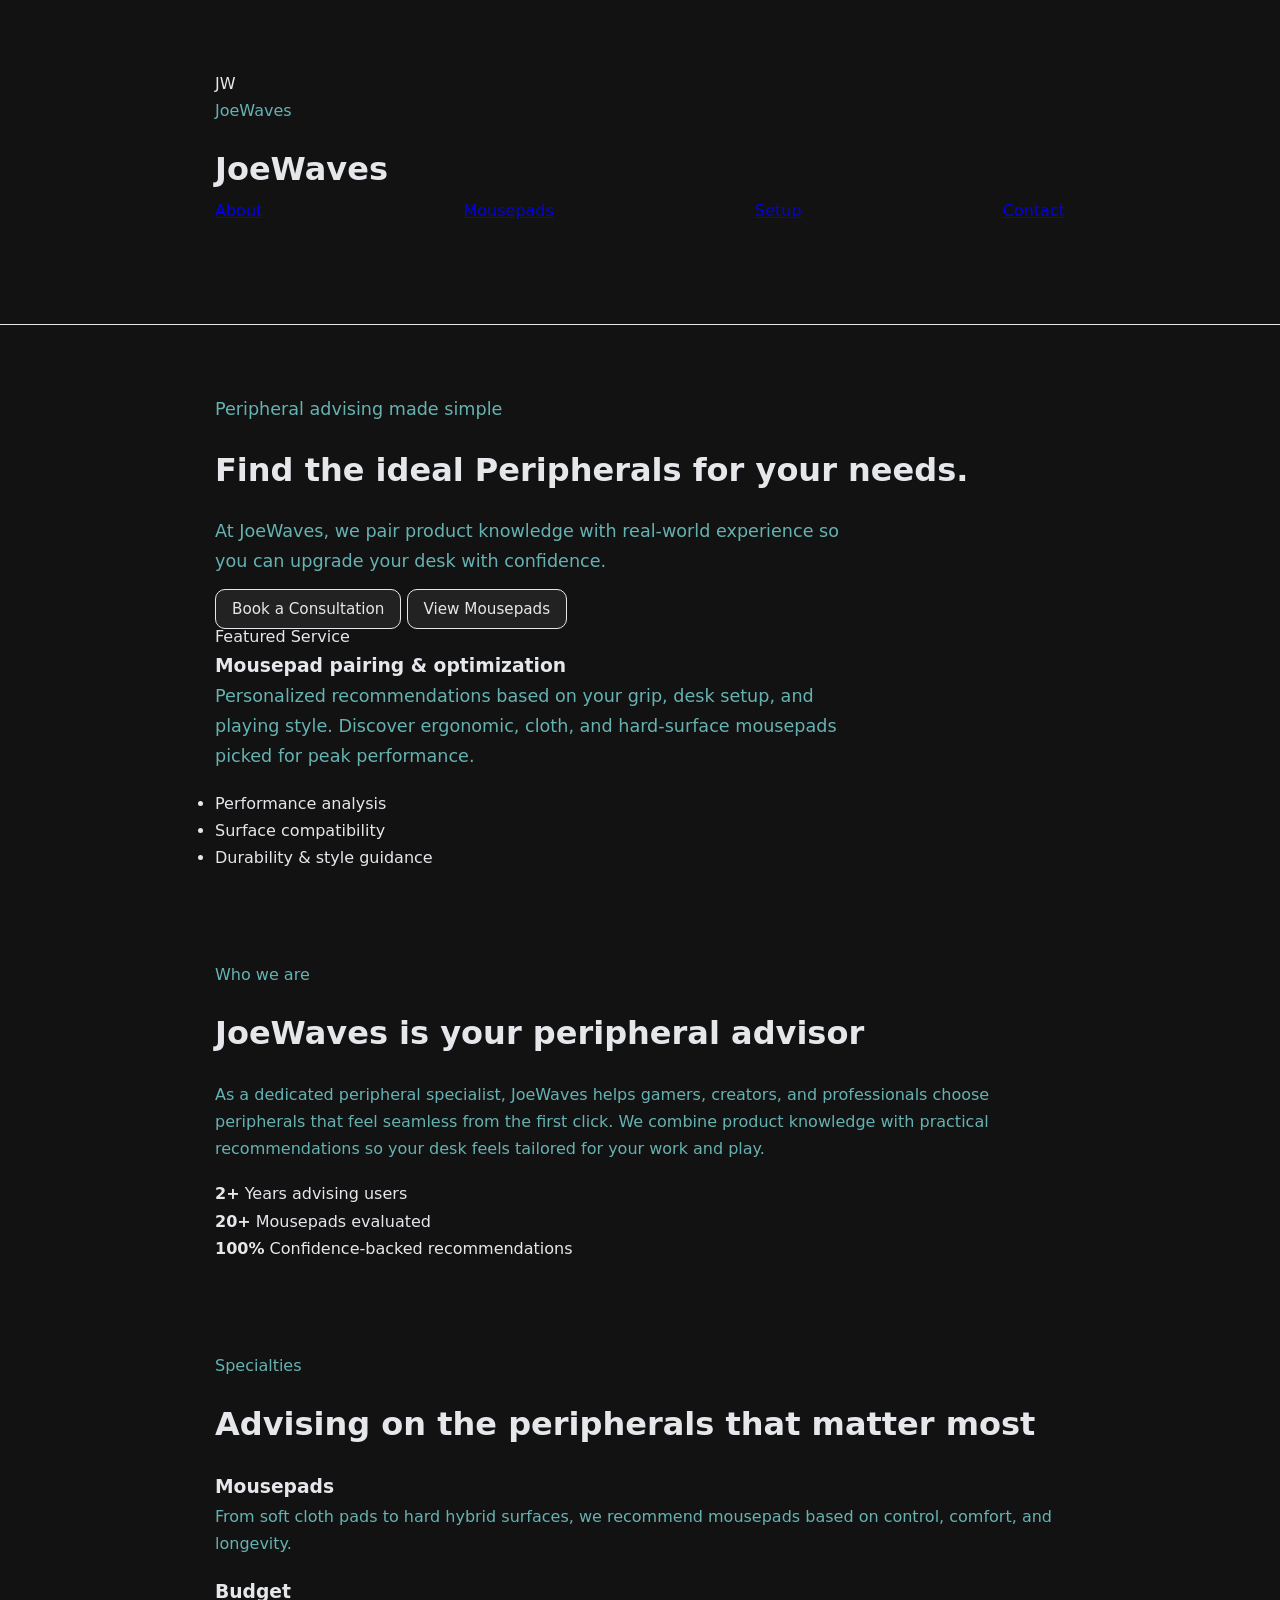
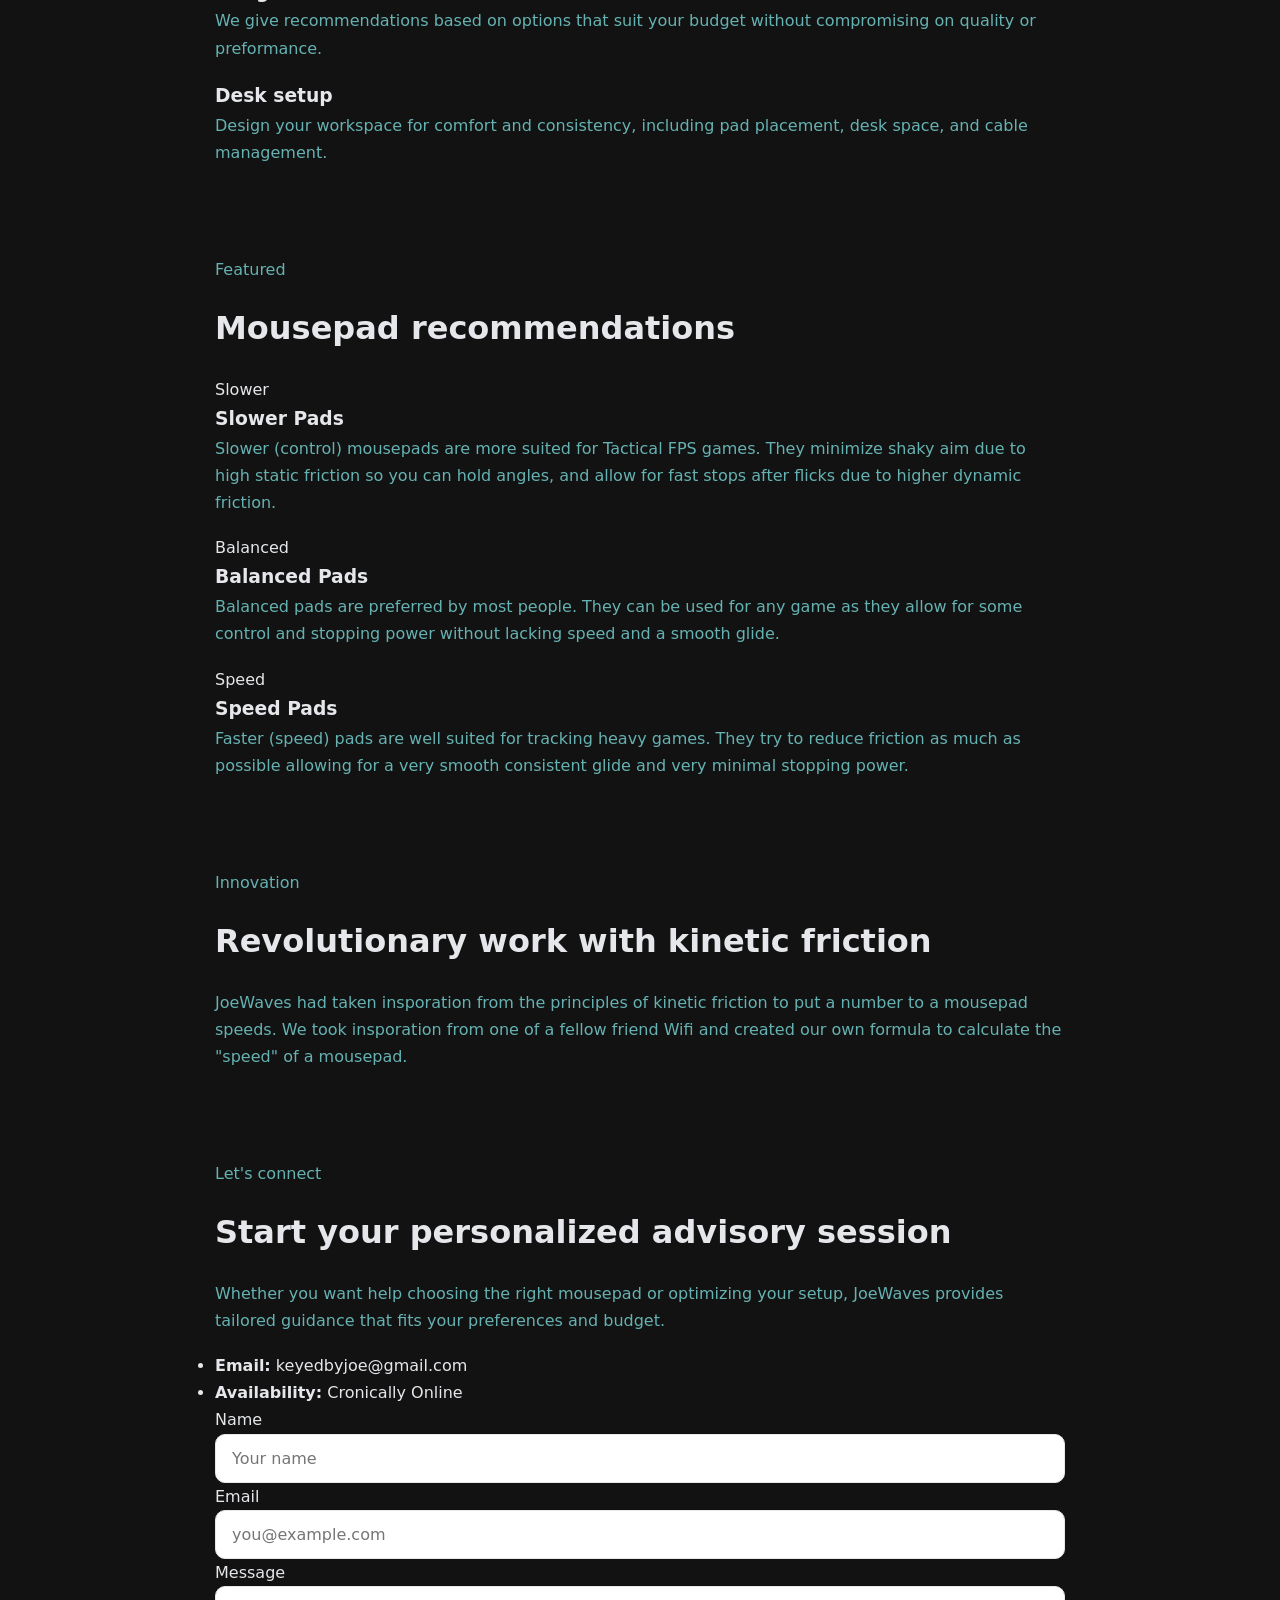
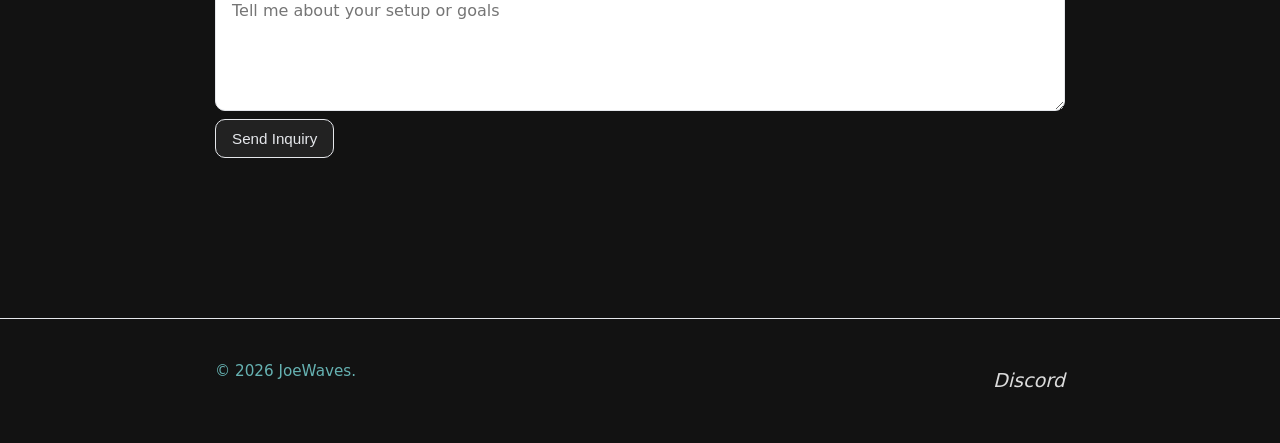
==== index.html @ 243bceba "Revise index.html for new content and structure Updated the index.html file to reflect a new title, " ====
<!DOCTYPE html>
<html lang="en">
<head>
  <meta charset="UTF-8" />
  <meta name="viewport" content="width=device-width, initial-scale=1.0" />
  <title>JoeWaves | Peripheral Advisor & Mousepad Specialist</title>
  <meta name="description" content="JoeWaves helps gamers and creators choose the perfect mousepad and peripherals with personalized advice and curated recommendations." />
  <link rel="stylesheet" href="style.css" />
</head>
<body>
  <header class="site-header">
    <div class="container header-inner">
      <div class="brand">
        <div class="logo-mark">JW</div>
        <div>
          <p class="eyebrow">JoeWaves</p>
          <h1>JoeWaves</h1>
        </div>
      </div>
      <nav class="site-nav">
        <a href="#about">About</a>
        <a href="#mousepads">Mousepads</a>
        <a href="setup.html">Setup</a>
        <a href="#contact">Contact</a>
      </nav>
    </div>
  </header>

  <main>
    <section class="hero">
      <div class="container hero-grid">
        <div class="hero-copy">
          <p class="eyebrow">Peripheral advising made simple</p>
          <h2>Find the ideal Peripherals for your needs.</h2>
          <p>At JoeWaves, we pair product knowledge with real-world experience so you can upgrade your desk with confidence.</p>
          <div class="hero-actions">
            <a class="button button-primary" href="#contact">Book a Consultation</a>
            <a class="button button-secondary" href="#mousepads">View Mousepads</a>
          </div>
        </div>
        <div class="hero-card">
          <div class="card-top">
            <span>Featured Service</span>
            <h3>Mousepad pairing & optimization</h3>
          </div>
          <p>Personalized recommendations based on your grip, desk setup, and playing style. Discover ergonomic, cloth, and hard-surface mousepads picked for peak performance.</p>
          <ul class="info-list">
            <li>Performance analysis</li>
            <li>Surface compatibility</li>
            <li>Durability & style guidance</li>
          </ul>
        </div>
      </div>
    </section>

    <section id="about" class="section section-light">
      <div class="container section-grid">
        <div>
          <p class="eyebrow">Who we are</p>
          <h2>JoeWaves is your peripheral advisor</h2>
          <p>As a dedicated peripheral specialist, JoeWaves helps gamers, creators, and professionals choose peripherals that feel seamless from the first click. We combine product knowledge with practical recommendations so your desk feels tailored for your work and play.</p>
        </div>
        <div class="stats-grid">
          <div class="stat-card">
            <strong>2+</strong>
            <span>Years advising users</span>
          </div>
          <div class="stat-card">
            <strong>20+</strong>
            <span>Mousepads evaluated</span>
          </div>
          <div class="stat-card">
            <strong>100%</strong>
            <span>Confidence-backed recommendations</span>
          </div>
        </div>
      </div>
    </section>

    <section id="specialties" class="section section-dark">
      <div class="container">
        <p class="eyebrow">Specialties</p>
        <h2>Advising on the peripherals that matter most</h2>
        <div class="features-grid">
          <article class="feature-card">
            <h3>Mousepads</h3>
            <p>From soft cloth pads to hard hybrid surfaces, we recommend mousepads based on control, comfort, and longevity.</p>
          </article>
          <article class="feature-card">
            <h3>Budget</h3>
            <p>We give recommendations based on options that suit your budget without compromising on quality or preformance.</p>
          </article>
          <article class="feature-card">
            <h3>Desk setup</h3>
            <p>Design your workspace for comfort and consistency, including pad placement, desk space, and cable management.</p>
          </article>
        </div>
      </div>
    </section>

    <section id="mousepads" class="section">
      <div class="container">
        <p class="eyebrow">Featured</p>
        <h2>Mousepad recommendations</h2>
        <div class="products-grid">
          <article class="product-card">
            <div class="product-image product-image-soft">Slower</div>
            <h3>Slower Pads</h3>
            <p>Slower (control) mousepads are more suited for Tactical FPS games. They minimize shaky aim due to high static friction so you can hold angles, and allow for fast stops after flicks due to higher dynamic friction. 
</p>
          </article>
          <article class="product-card">
            <div class="product-image product-image-hard">Balanced</div>
            <h3>Balanced Pads</h3>
            <p>Balanced pads are preferred by most people. They can be used for any game as they allow for some control and stopping power without lacking speed and a smooth glide.	
</p>
          </article>
          <article class="product-card">
            <div class="product-image product-image-luxury">Speed</div>
            <h3>Speed Pads</h3>
            <p>Faster (speed) pads are well suited for tracking heavy games. They try to reduce friction as much as possible allowing for a very smooth consistent glide and very minimal stopping power. 
</p>
          </article>
        </div>
      </div>
    </section>

    <section class="section section-dark" id="kinetic-friction">
      <div class="container">
        <p class="eyebrow">Innovation</p>
        <h2>Revolutionary work with kinetic friction</h2>
        <p>JoeWaves had taken insporation from the principles of kinetic friction to put a number to a mousepad speeds. We took insporation from one of a fellow friend Wifi and created our own formula to calculate the "speed" of a mousepad.
        </p>
      </div>
    </section>

    <section class="section section-light contact-section" id="contact">
      <div class="container contact-grid">
        <div>
          <p class="eyebrow">Let's connect</p>
          <h2>Start your personalized advisory session</h2>
          <p>Whether you want help choosing the right mousepad or optimizing your setup, JoeWaves provides tailored guidance that fits your preferences and budget.</p>
          <ul class="contact-details">
            <li><strong>Email:</strong> keyedbyjoe@gmail.com</li>
            <li><strong>Availability:</strong> Cronically Online</li>
          </ul>
        </div>
        <form class="contact-form" action="mailto:keyedbyjoe@gmail.com" method="GET" enctype="text/plain">
          <label for="name">Name</label>
          <input type="text" id="name" name="name" placeholder="Your name" required />
          <label for="email">Email</label>
          <input type="email" id="email" name="email" placeholder="you@example.com" required />
          <label for="message">Message</label>
          <textarea id="message" name="message" rows="5" placeholder="Tell me about your setup or goals" required></textarea>
          <button type="submit" class="button button-primary">Send Inquiry</button>
        </form>
      </div>
    </section>
  </main>

  <footer class="site-footer">
    <div class="container footer-inner">
      <p>© 2026 JoeWaves.</p>
    <a href="https://discord.com/users/1365777371340214383" target="_blank">
        <i class="fa-brands fa-discord fa-lg">Discord</i>
    </a>
    </div>
  </footer>
</body>
</html>
---- style.css ----
:root{
    --bg:#121212;
    --text:#e5e7eb;
    --muted:#66b2b2;
    --border:#e5e7eb;
    --accent:#66b2b2;
    --code:#222222;
}

*{
    margin:0;
    padding:0;
    box-sizing:border-box;
}

html{
    scroll-behavior:smooth;
}

body{
    background:var(--bg);
    color:var(--text);
    font-family:Inter,system-ui,sans-serif;
    line-height:1.7;
}

.container{
    width:min(850px,92%);
    margin:auto;
}

header{
    padding:70px 0 40px;
    border-bottom:1px solid var(--border);
}

nav{
    display:flex;
    justify-content:space-between;
    align-items:center;
    margin-bottom:60px;
}

.logo{
    font-weight:700;
    font-size:1rem;
}

.links {
    display: flex;
    justify-content: flex-end; /* Pushes both buttons to the far right */
    gap: 15px;                 /* Adds space between the two buttons */
}

.button{
    text-decoration:none;
    color:var(--text);
    border:1px solid var(--border);
    border-radius:10px;
    padding:10px 16px;
    transition:.15s;
    font-weight:500;
    background:#222222;
    cursor:pointer;
    font-size:.95rem;
}

.button:hover{
    background:#020202;
}

.hero h1{
    font-size:3rem;
    line-height:1.1;
    margin-bottom:16px;
}

.hero p{
    color:var(--muted);
    max-width:650px;
    font-size:1.1rem;
}

main{
    padding:70px 0;
}

section{
    margin-bottom:90px;
}

h2{
    font-size:2rem;
    margin-bottom:20px;
}

p{
    color:var(--muted);
    margin-bottom:18px;
}

.contact-box{
    display:flex;
    flex-direction:column;
    gap:16px;
    max-width:700px;
}

input,
textarea{
    width:100%;
    padding:14px 16px;
    border:1px solid var(--border);
    border-radius:10px;
    font-family:inherit;
    font-size:1rem;
    resize:vertical;
    outline:none;
}

input:focus,
textarea:focus{
    border-color:var(--accent);
}

code{
    background:#f3f4f6;
    padding:3px 7px;
    border-radius:6px;
    font-family:Consolas,monospace;
}

pre{
    background:var(--code);
    color:white;
    padding:22px;
    border-radius:14px;
    overflow:auto;
    margin-top:20px;
}

pre code{
    background:none;
    color:inherit;
    padding:0;
}

footer{
    border-top:1px solid var(--border);
    padding:40px 0;
    color:var(--muted);
    font-size:.95rem;
}
.icon-button{
    display:flex;
    align-items:center;
    justify-content:center;
    gap:8px;

    text-decoration:none;
    color:var(--text);

    border:1px solid var(--border);
    border-radius:10px;

    padding:10px 16px;

    transition:.15s;
    background:white;
    font-weight:500;
}

.icon-button:hover{
    background:#f5f5f5;
}

.icon-button i{
    font-size:18px;
}
.grid{
    display:grid;
    grid-template-columns:repeat(auto-fit, minmax(220px, 1fr));
    gap:18px;
}

.item{
    border:1px solid var(--border);
    border-radius:14px;
    padding:14px;
    background:white;
}

.item img{
    width:100%;
    height:160px;
    object-fit:cover;
    border-radius:10px;
    background:#f3f4f6;
    margin-bottom:10px;
}

.item h3{
    font-size:1rem;
    margin-bottom:4px;
}

.item p{
    font-size:.9rem;
    color:var(--muted);
    margin:0;
}
.gallery{
    display:grid;
    grid-template-columns:1fr;
    gap:14px;
}

.gallery img{
    width:100%;
    border-radius:14px;
    border:1px solid var(--border);
    background:#f3f4f6;
}

.specs{
    border:1px solid var(--border);
    border-radius:14px;
    overflow:hidden;
}

.row{
    display:flex;
    justify-content:space-between;
    padding:14px 16px;
    border-bottom:1px solid var(--border);
    font-size:.95rem;
}

.row:last-child{
    border-bottom:none;
}

.row span:first-child{
    color:var(--muted);
}
footer{
    border-top:1px solid var(--border);
    padding:40px 0;
    color:var(--muted);
    font-size:.95rem;
}

footer .container{
    display:flex;
    align-items:center;
    justify-content:space-between;
    gap:12px;
    flex-wrap:wrap;
}

footer{
    color:var(--muted);
}
footer a{
    display:inline-flex;
    align-items:center;
    justify-content:center;

    margin-left:8px;
    color:white;
    text-decoration:none;

    transition:0.2s ease;
    opacity:0.85;
}

footer a:hover{
    opacity:1;
    transform:translateY(-2px);
}

footer i{
    color:white;
    font-size:1.2rem;
}
.gallery{
    display:grid;
    grid-template-columns:repeat(auto-fit, minmax(280px, 1fr));
    gap:20px;
    margin-top:20px;
}

.gallery img{
    width:100%;
    aspect-ratio:4 / 3;
    object-fit:cover;
    display:block;

    border:1px solid var(--border);
    border-radius:14px;
    background:#f3f4f6;

    transition:transform .2s ease, box-shadow .2s ease;
}

.gallery img:hover{
    transform:scale(1.03);
    box-shadow:0 8px 20px rgba(0,0,0,.25);
}

@media (max-width:768px){
    .gallery{
        grid-template-columns:1fr;
    }
}
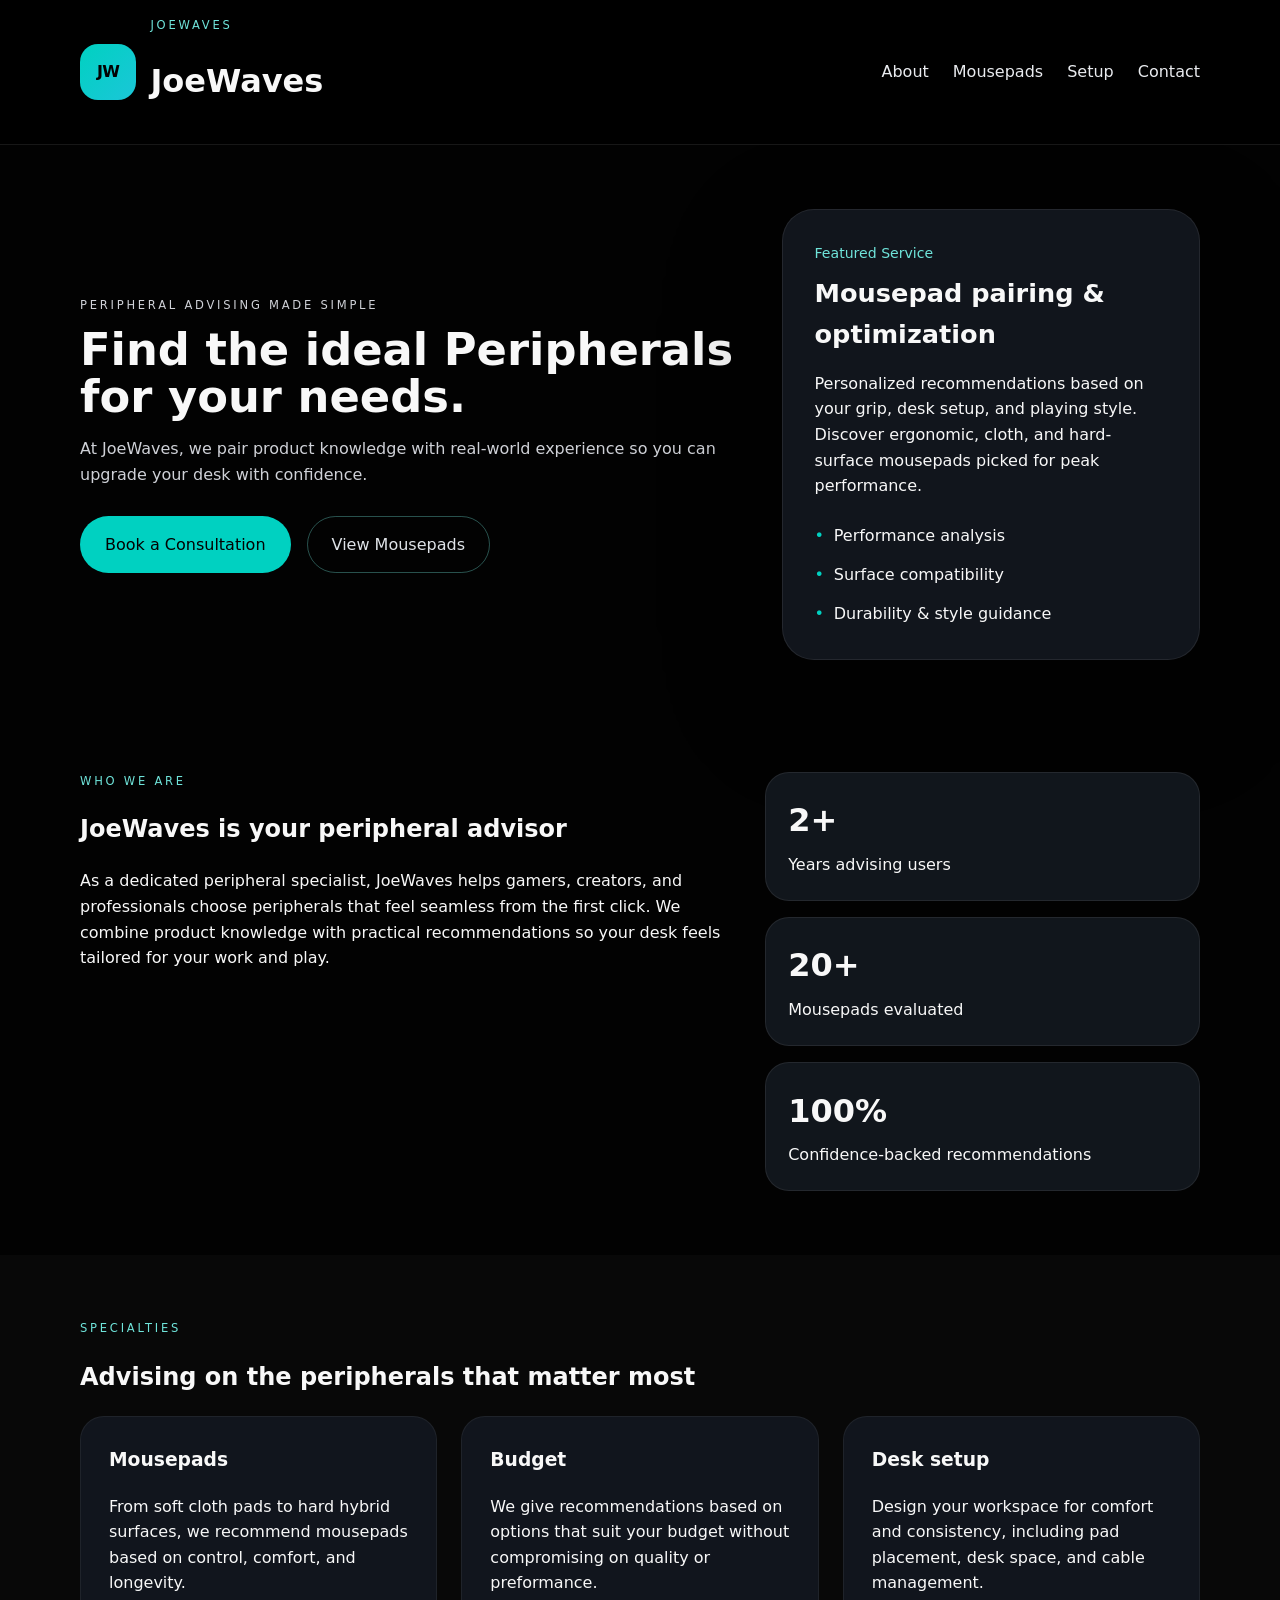
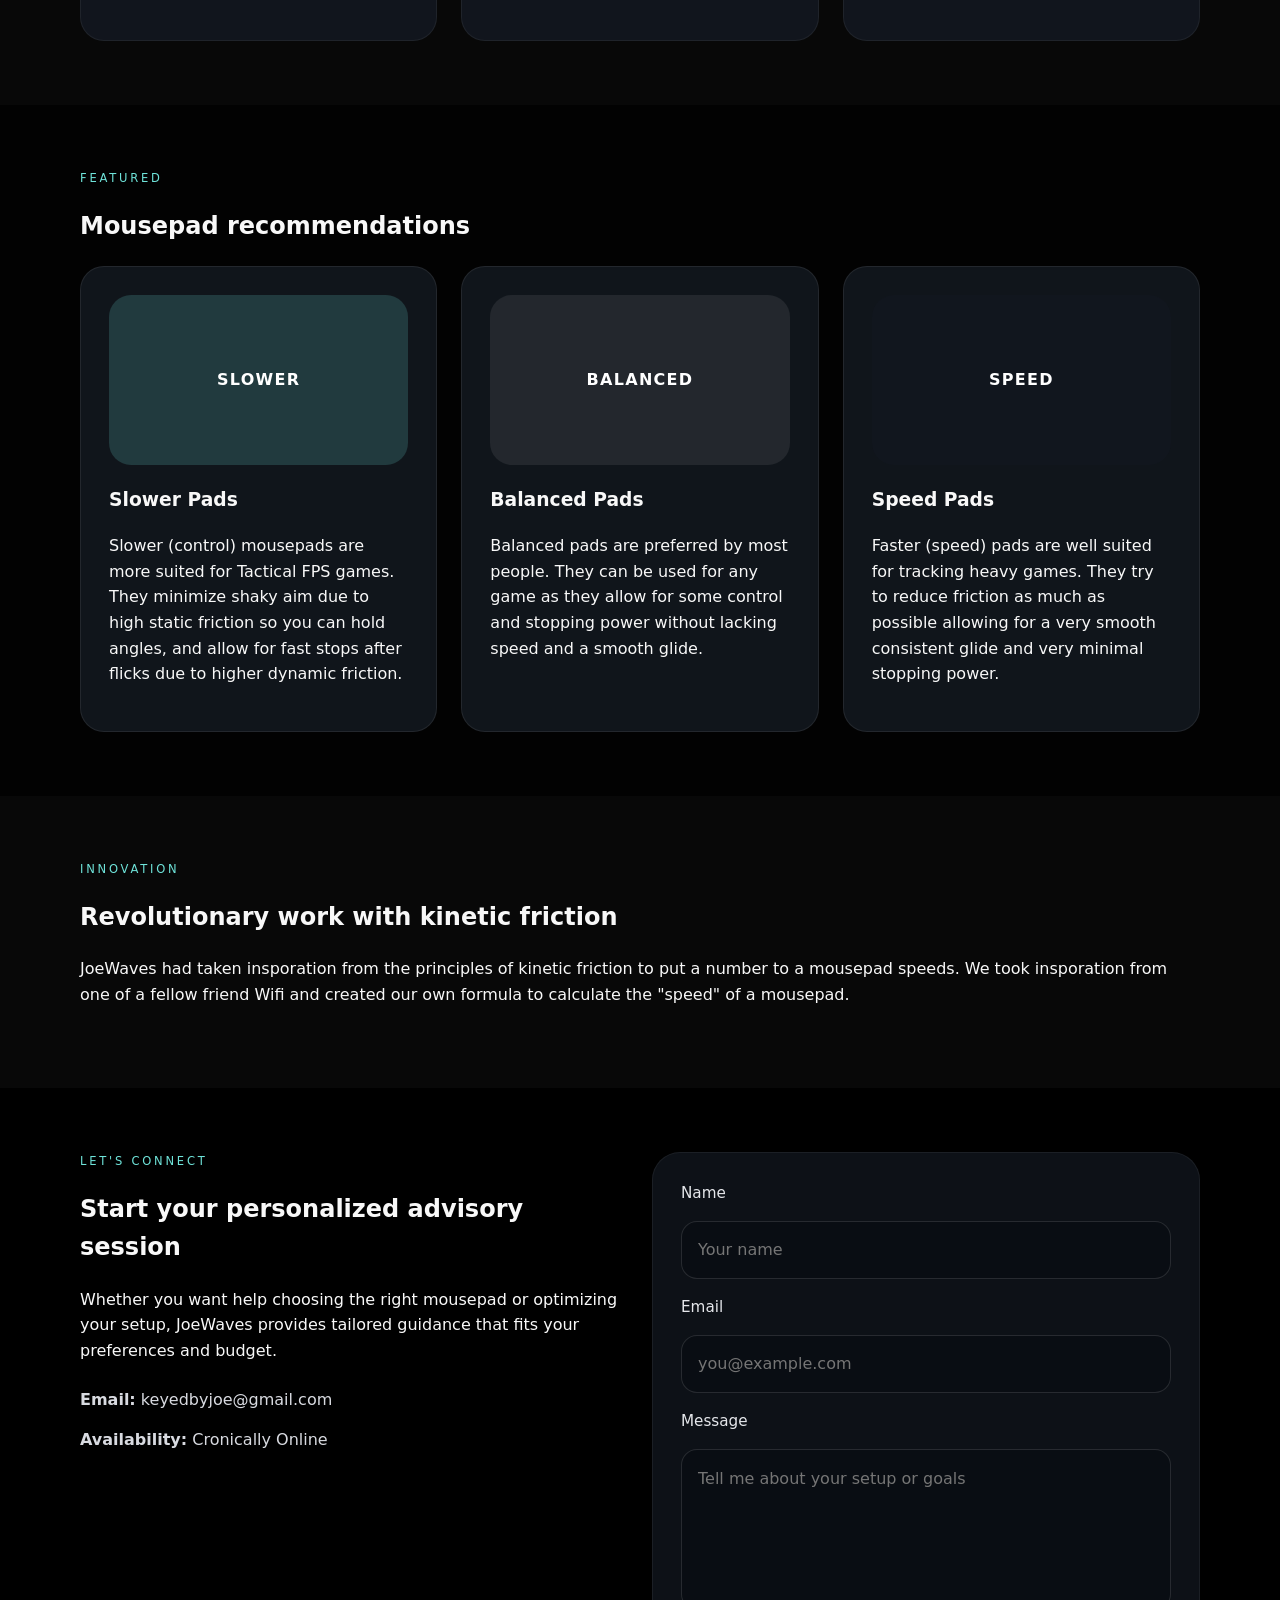
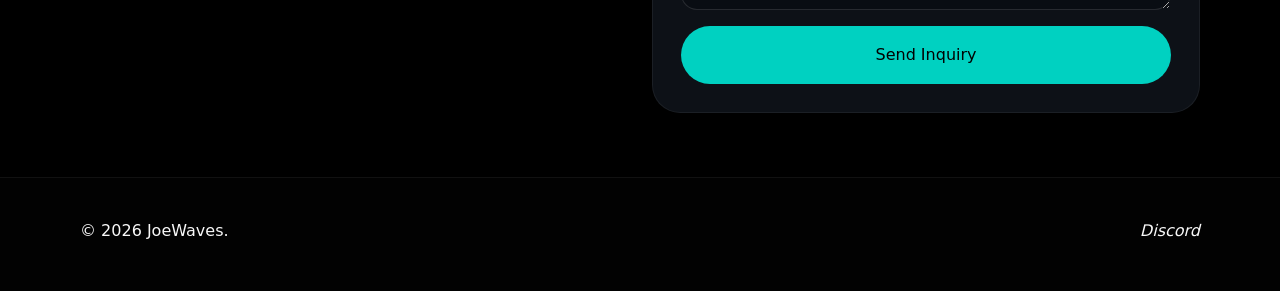
==== commit 2f0d8cac: "Update index.html" ====
--- a/index.html
+++ b/index.html
@@ -3,7 +3,7 @@
 <head>
   <meta charset="UTF-8" />
   <meta name="viewport" content="width=device-width, initial-scale=1.0" />
-  <title>JoeWaves | Peripheral Advisor & Mousepad Specialist</title>
+  <title>JoeWaves</title>
   <meta name="description" content="JoeWaves helps gamers and creators choose the perfect mousepad and peripherals with personalized advice and curated recommendations." />
   <link rel="stylesheet" href="style.css" />
 </head>
--- a/style.css
+++ b/style.css
@@ -1,315 +1,440 @@
-:root{
-    --bg:#121212;
-    --text:#e5e7eb;
-    --muted:#66b2b2;
-    --border:#e5e7eb;
-    --accent:#66b2b2;
-    --code:#222222;
-}
-
-*{
-    margin:0;
-    padding:0;
-    box-sizing:border-box;
-}
-
-html{
-    scroll-behavior:smooth;
-}
-
-body{
-    background:var(--bg);
-    color:var(--text);
-    font-family:Inter,system-ui,sans-serif;
-    line-height:1.7;
-}
-
-.container{
-    width:min(850px,92%);
-    margin:auto;
-}
-
-header{
-    padding:70px 0 40px;
-    border-bottom:1px solid var(--border);
-}
-
-nav{
-    display:flex;
-    justify-content:space-between;
-    align-items:center;
-    margin-bottom:60px;
-}
-
-.logo{
-    font-weight:700;
-    font-size:1rem;
-}
-
-.links {
-    display: flex;
-    justify-content: flex-end; /* Pushes both buttons to the far right */
-    gap: 15px;                 /* Adds space between the two buttons */
-}
-
-.button{
-    text-decoration:none;
-    color:var(--text);
-    border:1px solid var(--border);
-    border-radius:10px;
-    padding:10px 16px;
-    transition:.15s;
-    font-weight:500;
-    background:#222222;
-    cursor:pointer;
-    font-size:.95rem;
-}
-
-.button:hover{
-    background:#020202;
-}
-
-.hero h1{
-    font-size:3rem;
-    line-height:1.1;
-    margin-bottom:16px;
-}
-
-.hero p{
-    color:var(--muted);
-    max-width:650px;
-    font-size:1.1rem;
-}
-
-main{
-    padding:70px 0;
-}
-
-section{
-    margin-bottom:90px;
-}
-
-h2{
-    font-size:2rem;
-    margin-bottom:20px;
-}
-
-p{
-    color:var(--muted);
-    margin-bottom:18px;
-}
-
-.contact-box{
-    display:flex;
-    flex-direction:column;
-    gap:16px;
-    max-width:700px;
-}
-
+:root {
+  color-scheme: dark;
+  font-family: Inter, system-ui, -apple-system, BlinkMacSystemFont, "Segoe UI", sans-serif;
+  background: #020202;
+  color: #f8f8f8;
+  line-height: 1.6;
+}
+
+* {
+  box-sizing: border-box;
+}
+
+body {
+  margin: 0;
+  min-height: 100vh;
+}
+
+img {
+  max-width: 100%;
+  display: block;
+}
+
+a {
+  color: inherit;
+  text-decoration: none;
+}
+
+button,
 input,
-textarea{
-    width:100%;
-    padding:14px 16px;
-    border:1px solid var(--border);
-    border-radius:10px;
-    font-family:inherit;
-    font-size:1rem;
-    resize:vertical;
-    outline:none;
-}
-
-input:focus,
-textarea:focus{
-    border-color:var(--accent);
-}
-
-code{
-    background:#f3f4f6;
-    padding:3px 7px;
-    border-radius:6px;
-    font-family:Consolas,monospace;
-}
-
-pre{
-    background:var(--code);
-    color:white;
-    padding:22px;
-    border-radius:14px;
-    overflow:auto;
-    margin-top:20px;
-}
-
-pre code{
-    background:none;
-    color:inherit;
-    padding:0;
-}
-
-footer{
-    border-top:1px solid var(--border);
-    padding:40px 0;
-    color:var(--muted);
-    font-size:.95rem;
-}
-.icon-button{
-    display:flex;
-    align-items:center;
-    justify-content:center;
-    gap:8px;
-
-    text-decoration:none;
-    color:var(--text);
-
-    border:1px solid var(--border);
-    border-radius:10px;
-
-    padding:10px 16px;
-
-    transition:.15s;
-    background:white;
-    font-weight:500;
-}
-
-.icon-button:hover{
-    background:#f5f5f5;
-}
-
-.icon-button i{
-    font-size:18px;
-}
-.grid{
-    display:grid;
-    grid-template-columns:repeat(auto-fit, minmax(220px, 1fr));
-    gap:18px;
-}
-
-.item{
-    border:1px solid var(--border);
-    border-radius:14px;
-    padding:14px;
-    background:white;
-}
-
-.item img{
-    width:100%;
-    height:160px;
-    object-fit:cover;
-    border-radius:10px;
-    background:#f3f4f6;
-    margin-bottom:10px;
-}
-
-.item h3{
-    font-size:1rem;
-    margin-bottom:4px;
-}
-
-.item p{
-    font-size:.9rem;
-    color:var(--muted);
-    margin:0;
-}
-.gallery{
-    display:grid;
-    grid-template-columns:1fr;
-    gap:14px;
-}
-
-.gallery img{
-    width:100%;
-    border-radius:14px;
-    border:1px solid var(--border);
-    background:#f3f4f6;
-}
-
-.specs{
-    border:1px solid var(--border);
-    border-radius:14px;
-    overflow:hidden;
-}
-
-.row{
-    display:flex;
-    justify-content:space-between;
-    padding:14px 16px;
-    border-bottom:1px solid var(--border);
-    font-size:.95rem;
-}
-
-.row:last-child{
-    border-bottom:none;
-}
-
-.row span:first-child{
-    color:var(--muted);
-}
-footer{
-    border-top:1px solid var(--border);
-    padding:40px 0;
-    color:var(--muted);
-    font-size:.95rem;
-}
-
-footer .container{
-    display:flex;
-    align-items:center;
-    justify-content:space-between;
-    gap:12px;
-    flex-wrap:wrap;
-}
-
-footer{
-    color:var(--muted);
-}
-footer a{
-    display:inline-flex;
-    align-items:center;
-    justify-content:center;
-
-    margin-left:8px;
-    color:white;
-    text-decoration:none;
-
-    transition:0.2s ease;
-    opacity:0.85;
-}
-
-footer a:hover{
-    opacity:1;
-    transform:translateY(-2px);
-}
-
-footer i{
-    color:white;
-    font-size:1.2rem;
-}
-.gallery{
-    display:grid;
-    grid-template-columns:repeat(auto-fit, minmax(280px, 1fr));
-    gap:20px;
-    margin-top:20px;
-}
-
-.gallery img{
-    width:100%;
-    aspect-ratio:4 / 3;
-    object-fit:cover;
-    display:block;
-
-    border:1px solid var(--border);
-    border-radius:14px;
-    background:#f3f4f6;
-
-    transition:transform .2s ease, box-shadow .2s ease;
-}
-
-.gallery img:hover{
-    transform:scale(1.03);
-    box-shadow:0 8px 20px rgba(0,0,0,.25);
-}
-
-@media (max-width:768px){
-    .gallery{
-        grid-template-columns:1fr;
-    }
-}
+textarea {
+  font: inherit;
+}
+
+.container {
+  width: min(1120px, calc(100% - 2rem));
+  margin: 0 auto;
+}
+
+.site-header {
+  position: sticky;
+  top: 0;
+  z-index: 20;
+  background: rgba(0, 0, 0, 0.95);
+  border-bottom: 1px solid rgba(255, 255, 255, 0.09);
+}
+
+.header-inner {
+  display: flex;
+  align-items: center;
+  justify-content: space-between;
+  gap: 1rem;
+  padding: 1rem 0;
+}
+
+.brand {
+  display: flex;
+  align-items: center;
+  gap: 0.9rem;
+}
+
+.logo-mark {
+  width: 56px;
+  height: 56px;
+  border-radius: 18px;
+  background: linear-gradient(135deg, #00d1c1 0%, #1bc6d8 100%);
+  display: grid;
+  place-items: center;
+  font-weight: 800;
+  color: #020202;
+  letter-spacing: -0.05em;
+}
+
+.eyebrow {
+  text-transform: uppercase;
+  letter-spacing: 0.24em;
+  font-size: 0.72rem;
+  color: #6fe4da;
+  margin: 0 0 0.75rem;
+}
+
+.site-nav {
+  display: flex;
+  gap: 1.5rem;
+  flex-wrap: wrap;
+}
+
+.site-nav a {
+  color: #e9ebef;
+  transition: color 0.2s ease;
+}
+
+.site-nav a:hover {
+  color: #6fe4da;
+}
+
+.hero {
+  padding: 4rem 0 3rem;
+}
+
+.hero-grid {
+  display: grid;
+  grid-template-columns: 1.6fr 1fr;
+  gap: 2rem;
+  align-items: center;
+}
+
+.hero-copy h2 {
+  font-size: clamp(2.2rem, 3.5vw, 3.6rem);
+  margin: 0;
+  line-height: 1.05;
+}
+
+.hero-copy p {
+  max-width: 42rem;
+  color: #cfd1d7;
+}
+
+.hero-actions {
+  display: flex;
+  flex-wrap: wrap;
+  gap: 1rem;
+  margin-top: 1.75rem;
+}
+
+.button {
+  display: inline-flex;
+  align-items: center;
+  justify-content: center;
+  padding: 0.95rem 1.5rem;
+  border-radius: 999px;
+  border: 1px solid transparent;
+  cursor: pointer;
+  transition: transform 0.2s ease, background-color 0.2s ease, border-color 0.2s ease;
+}
+
+.button:hover {
+  transform: translateY(-1px);
+}
+
+.button-primary {
+  background: #00d1c1;
+  color: #020202;
+}
+
+.button-secondary {
+  background: transparent;
+  border-color: rgba(111, 228, 218, 0.35);
+  color: #dfe3e8;
+}
+
+.hero-card {
+  padding: 2rem;
+  border-radius: 32px;
+  background: rgba(18, 23, 30, 0.95);
+  border: 1px solid rgba(255, 255, 255, 0.08);
+  box-shadow: 0 40px 120px rgba(0, 0, 0, 0.30);
+}
+
+.card-top {
+  display: flex;
+  flex-direction: column;
+  gap: 0.5rem;
+}
+
+.card-top span {
+  font-size: 0.88rem;
+  color: #6fe4da;
+}
+
+.card-top h3 {
+  margin: 0;
+  font-size: 1.6rem;
+}
+
+.info-list {
+  list-style: none;
+  padding: 0;
+  margin: 1.5rem 0 0;
+  display: grid;
+  gap: 0.85rem;
+}
+
+.info-list li {
+  padding-left: 1.2rem;
+  position: relative;
+}
+
+.info-list li::before {
+  content: "•";
+  position: absolute;
+  left: 0;
+  color: #00d1c1;
+}
+
+.section {
+  padding: 4rem 0;
+}
+
+.section-light {
+  background: #020202;
+}
+
+.section-dark {
+  background: #080808;
+}
+
+.section-grid {
+  display: grid;
+  grid-template-columns: 1.5fr 1fr;
+  gap: 2rem;
+  align-items: start;
+}
+
+.stats-grid {
+  display: grid;
+  gap: 1rem;
+}
+
+.stat-card {
+  padding: 1.4rem;
+  border: 1px solid rgba(255, 255, 255, 0.08);
+  border-radius: 24px;
+  background: rgba(19, 24, 31, 0.92);
+}
+
+.stat-card strong {
+  display: block;
+  font-size: 2rem;
+  margin-bottom: 0.35rem;
+}
+
+.features-grid,
+.products-grid,
+.contact-grid,
+.blog-grid {
+  display: grid;
+  gap: 1.5rem;
+}
+
+.features-grid,
+.blog-grid {
+  grid-template-columns: repeat(3, minmax(0, 1fr));
+}
+
+.feature-card,
+.blog-card {
+  padding: 1.75rem;
+  border-radius: 24px;
+  background: rgba(18, 23, 31, 0.95);
+  border: 1px solid rgba(255, 255, 255, 0.06);
+}
+
+.blog-card {
+  min-height: 180px;
+}
+
+.blog-card-content h3 {
+  margin-top: 0;
+}
+
+.blog-card .meta {
+  margin-top: 0.85rem;
+  color: #96d9cf;
+  font-size: 0.95rem;
+}
+
+.feature-card h3 {
+  margin-top: 0;
+}
+
+.products-grid {
+  grid-template-columns: repeat(3, minmax(0, 1fr));
+}
+
+.product-card {
+  padding: 1.75rem;
+  border-radius: 24px;
+  background: rgba(17, 22, 29, 0.96);
+  border: 1px solid rgba(255, 255, 255, 0.08);
+}
+
+.product-image {
+  display: grid;
+  place-items: center;
+  height: 170px;
+  border-radius: 22px;
+  margin-bottom: 1.25rem;
+  color: #ffffff;
+  font-weight: 700;
+  text-transform: uppercase;
+  letter-spacing: 0.08em;
+}
+
+.product-image-soft {
+  background: rgba(111, 228, 218, 0.18);
+}
+
+.product-image-hard {
+  background: rgba(255, 255, 255, 0.08);
+}
+
+.product-image-luxury {
+  background: rgba(18, 23, 31, 0.85);
+}
+
+.spec-card {
+  padding: 2rem;
+  border-radius: 28px;
+  background: rgba(18, 23, 31, 0.96);
+  border: 1px solid rgba(255, 255, 255, 0.08);
+}
+
+.spec-card h2 {
+  margin-top: 0;
+  margin-bottom: 1.5rem;
+}
+
+.spec-table {
+  width: 100%;
+  border-collapse: collapse;
+  text-align: left;
+}
+
+.spec-table th,
+.spec-table td {
+  padding: 1rem 1.25rem;
+  border-bottom: 1px solid rgba(255, 255, 255, 0.08);
+}
+
+.spec-table th {
+  color: #6fe4da;
+  text-transform: uppercase;
+  letter-spacing: 0.08em;
+  font-size: 0.85rem;
+}
+
+.spec-table tr:nth-child(2n) {
+  background: rgba(255, 255, 255, 0.03);
+}
+
+.spec-table tr:last-child td {
+  border-bottom: none;
+}
+
+.spec-table td {
+  color: #d9dce1;
+}
+
+.contact-section {
+  background: rgba(0, 0, 0, 0.98);
+}
+
+.contact-grid {
+  grid-template-columns: 1fr 1fr;
+  align-items: start;
+}
+
+.contact-details {
+  list-style: none;
+  padding: 0;
+  margin: 1.5rem 0 0;
+  display: grid;
+  gap: 0.85rem;
+}
+
+.contact-details li {
+  color: #d8dae0;
+}
+
+.contact-form {
+  display: grid;
+  gap: 1rem;
+  padding: 1.75rem;
+  border-radius: 28px;
+  background: rgba(14, 18, 25, 0.95);
+  border: 1px solid rgba(255, 255, 255, 0.06);
+}
+
+.contact-form label {
+  font-size: 0.95rem;
+  color: #e5e7eb;
+}
+
+.contact-form input,
+.contact-form textarea {
+  width: 100%;
+  padding: 0.95rem 1rem;
+  border: 1px solid rgba(255, 255, 255, 0.12);
+  border-radius: 16px;
+  background: rgba(10, 14, 20, 0.95);
+  color: #f4f6f8;
+}
+
+.contact-form input:focus,
+.contact-form textarea:focus {
+  outline: 2px solid rgba(111, 228, 218, 0.45);
+  outline-offset: 2px;
+}
+
+.site-footer {
+  padding: 1.5rem 0 2rem;
+  border-top: 1px solid rgba(255, 255, 255, 0.06);
+}
+
+.footer-inner {
+  display: flex;
+  align-items: center;
+  justify-content: space-between;
+  gap: 1rem;
+  flex-wrap: wrap;
+}
+
+@media (max-width: 960px) {
+  .hero-grid,
+  .section-grid,
+  .features-grid,
+  .products-grid,
+  .contact-grid {
+    grid-template-columns: 1fr;
+  }
+
+  .site-nav {
+    justify-content: flex-start;
+  }
+}
+
+@media (max-width: 640px) {
+  .header-inner {
+    flex-direction: column;
+    align-items: flex-start;
+  }
+
+  .hero {
+    padding-top: 3rem;
+  }
+
+  .button {
+    width: 100%;
+  }
+}
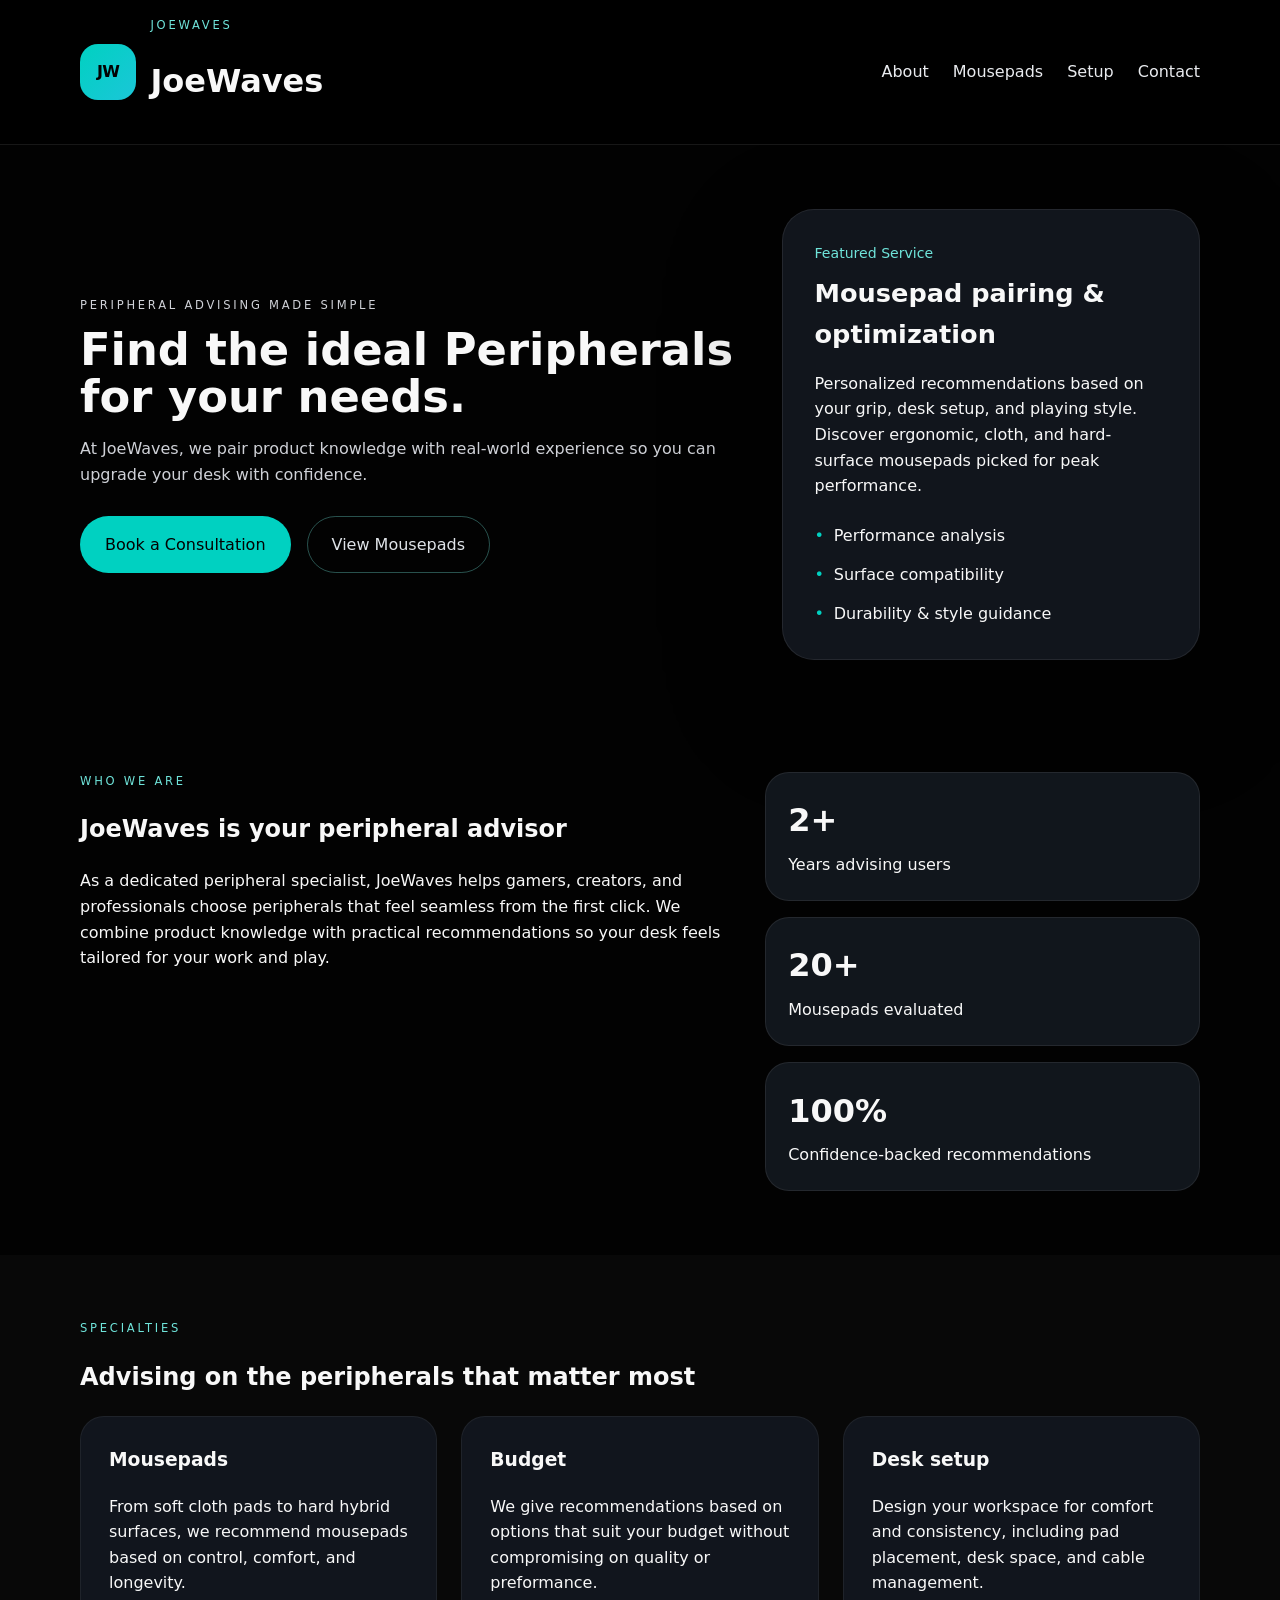
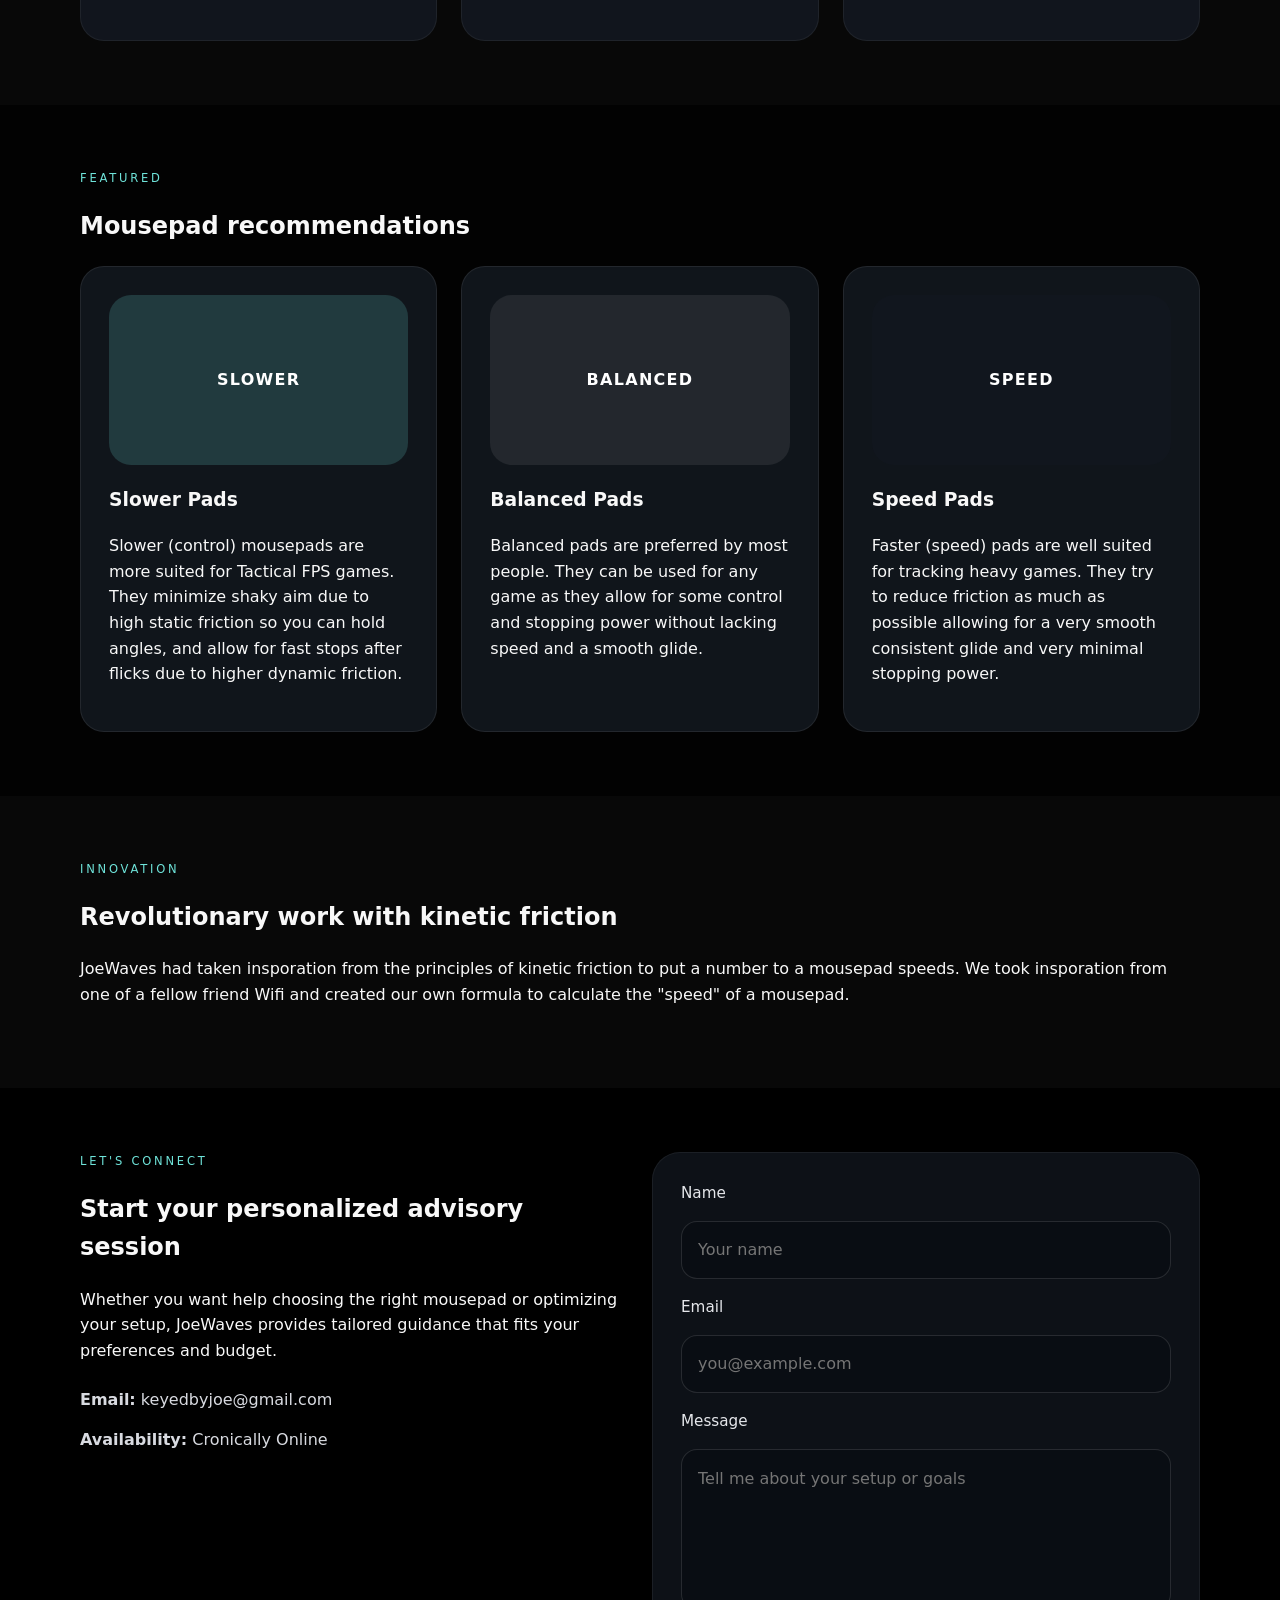
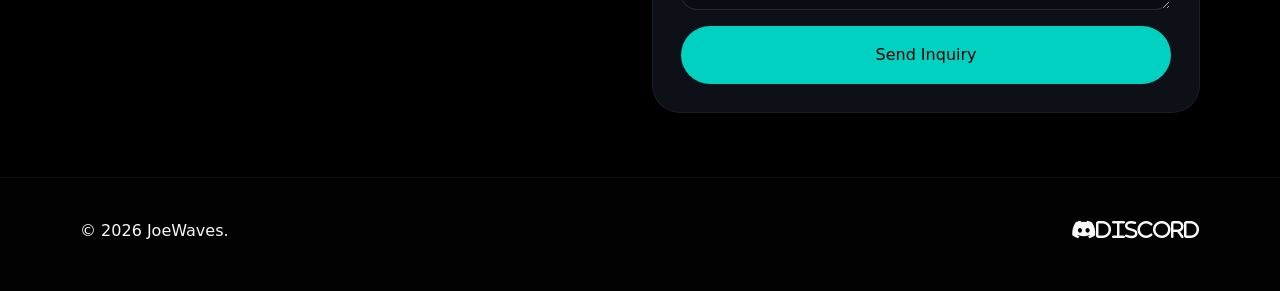
==== commit 0664502e: "fix missing font awesome icon" ====
--- a/index.html
+++ b/index.html
@@ -4,7 +4,11 @@
   <meta charset="UTF-8" />
   <meta name="viewport" content="width=device-width, initial-scale=1.0" />
   <title>JoeWaves</title>
-  <meta name="description" content="JoeWaves helps gamers and creators choose the perfect mousepad and peripherals with personalized advice and curated recommendations." />
+  <meta name="description" content="Joe Waves is a peripheral advisor" />
+  <link
+  rel="stylesheet"
+  href="https://cdnjs.cloudflare.com/ajax/libs/font-awesome/6.7.2/css/all.min.css"
+/>
   <link rel="stylesheet" href="style.css" />
 </head>
 <body>
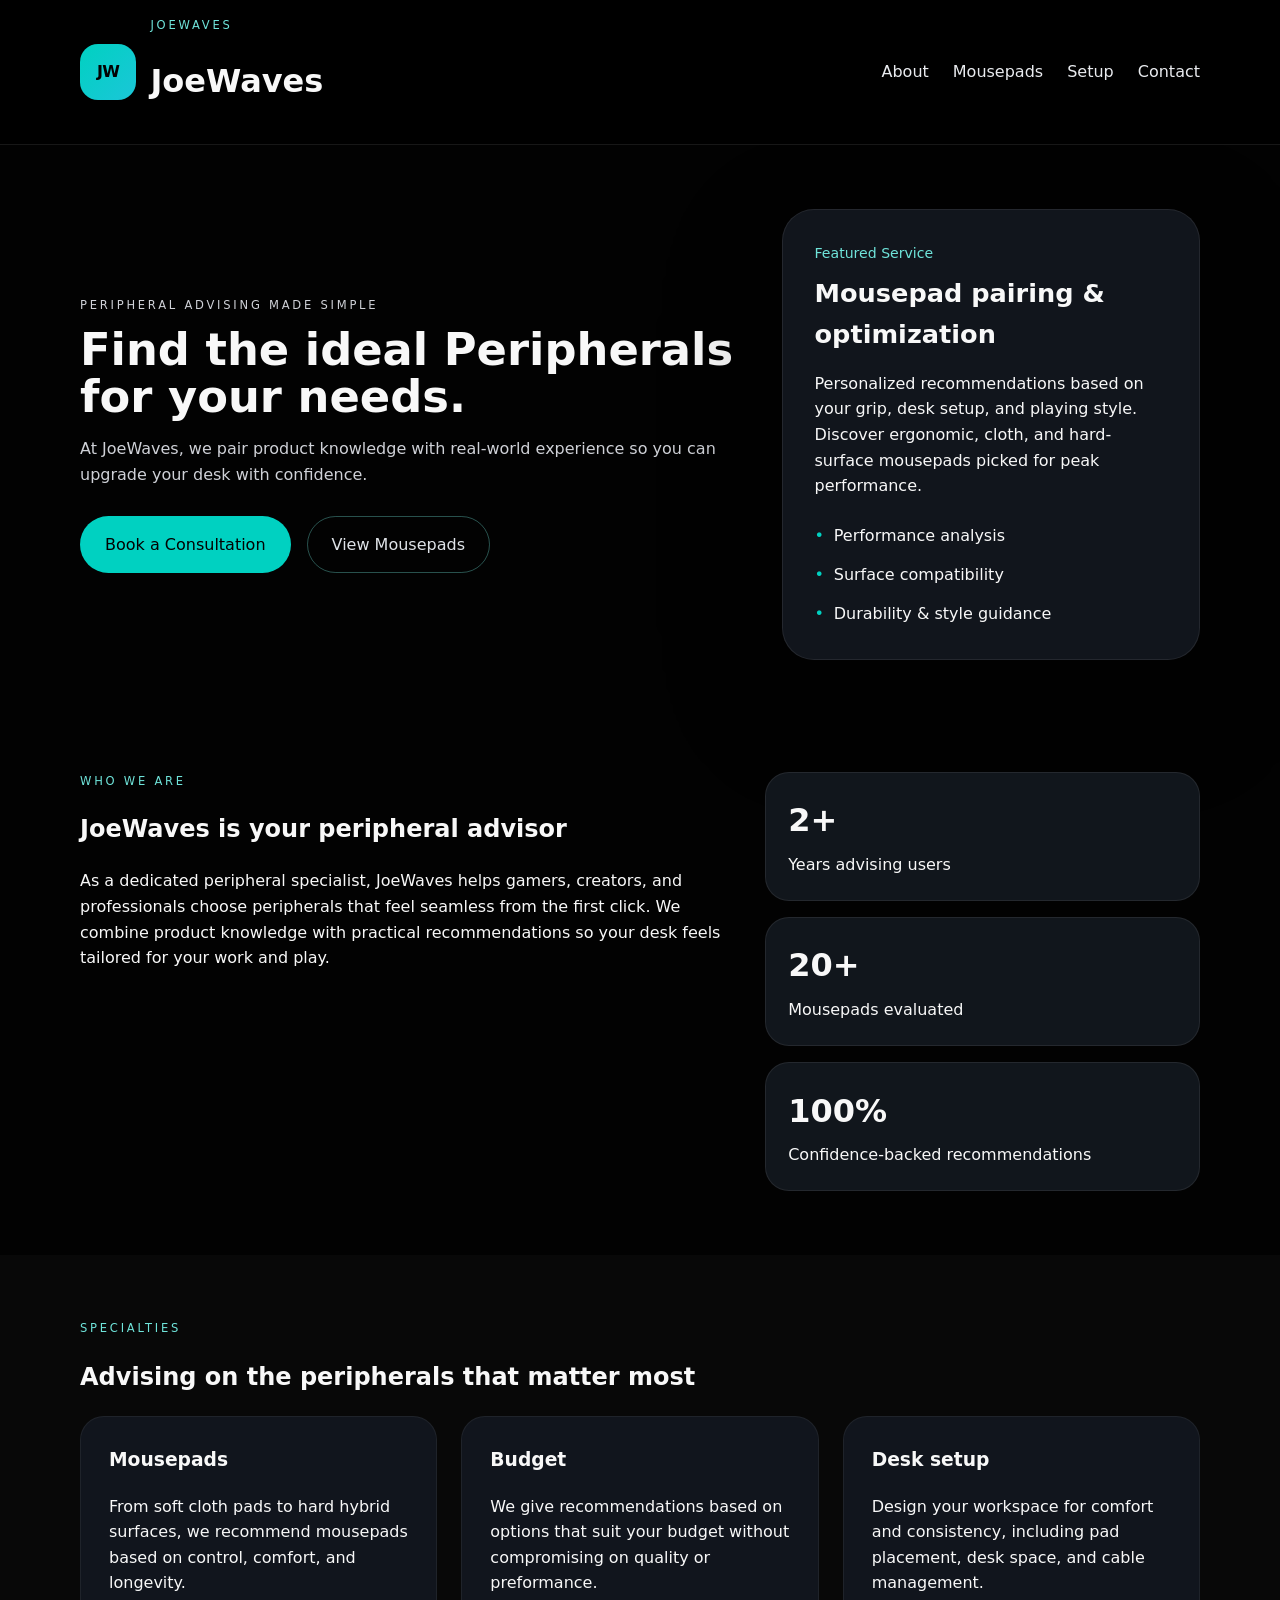
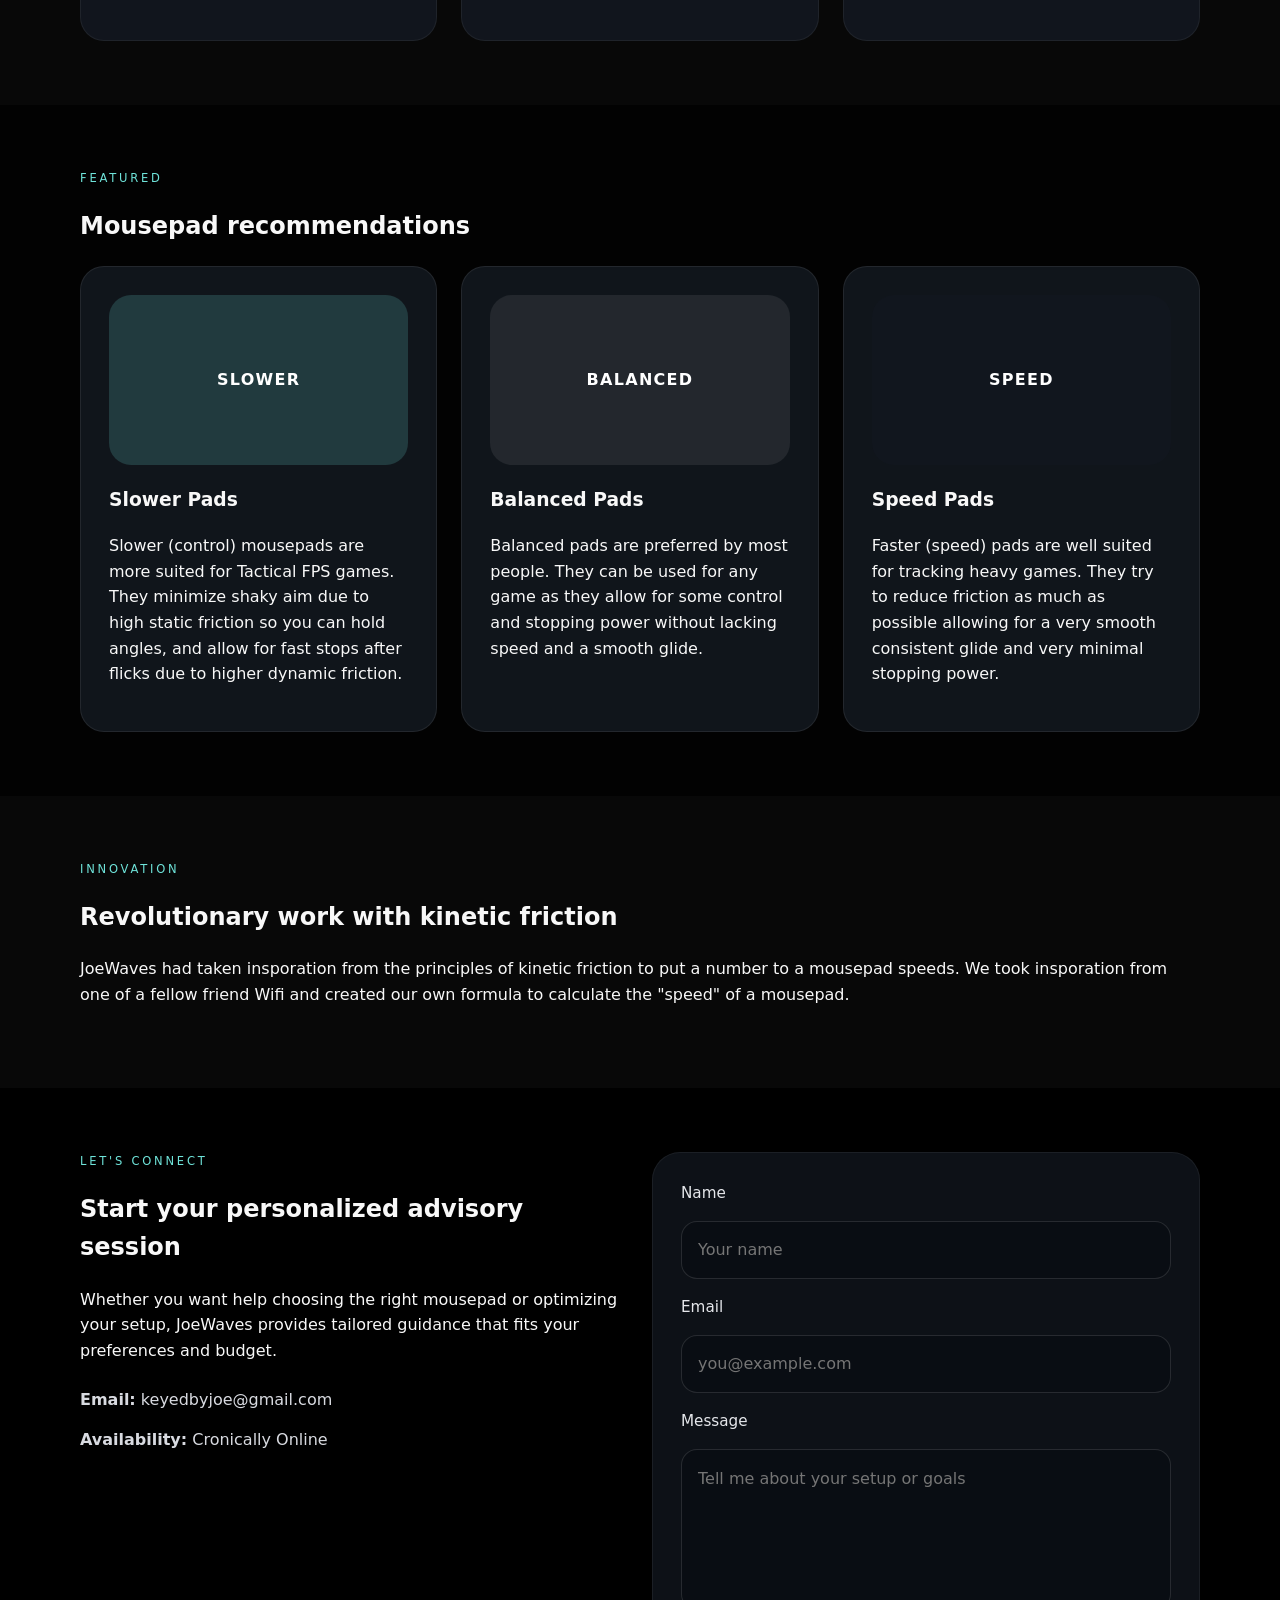
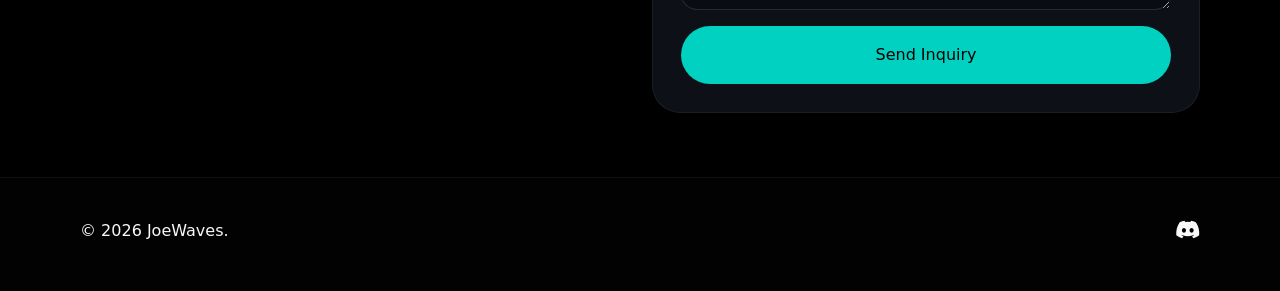
==== commit 68889f46: "remove weird text" ====
--- a/index.html
+++ b/index.html
@@ -166,7 +166,7 @@
     <div class="container footer-inner">
       <p>© 2026 JoeWaves.</p>
     <a href="https://discord.com/users/1365777371340214383" target="_blank">
-        <i class="fa-brands fa-discord fa-lg">Discord</i>
+        <i class="fa-brands fa-discord fa-lg"></i>
     </a>
     </div>
   </footer>
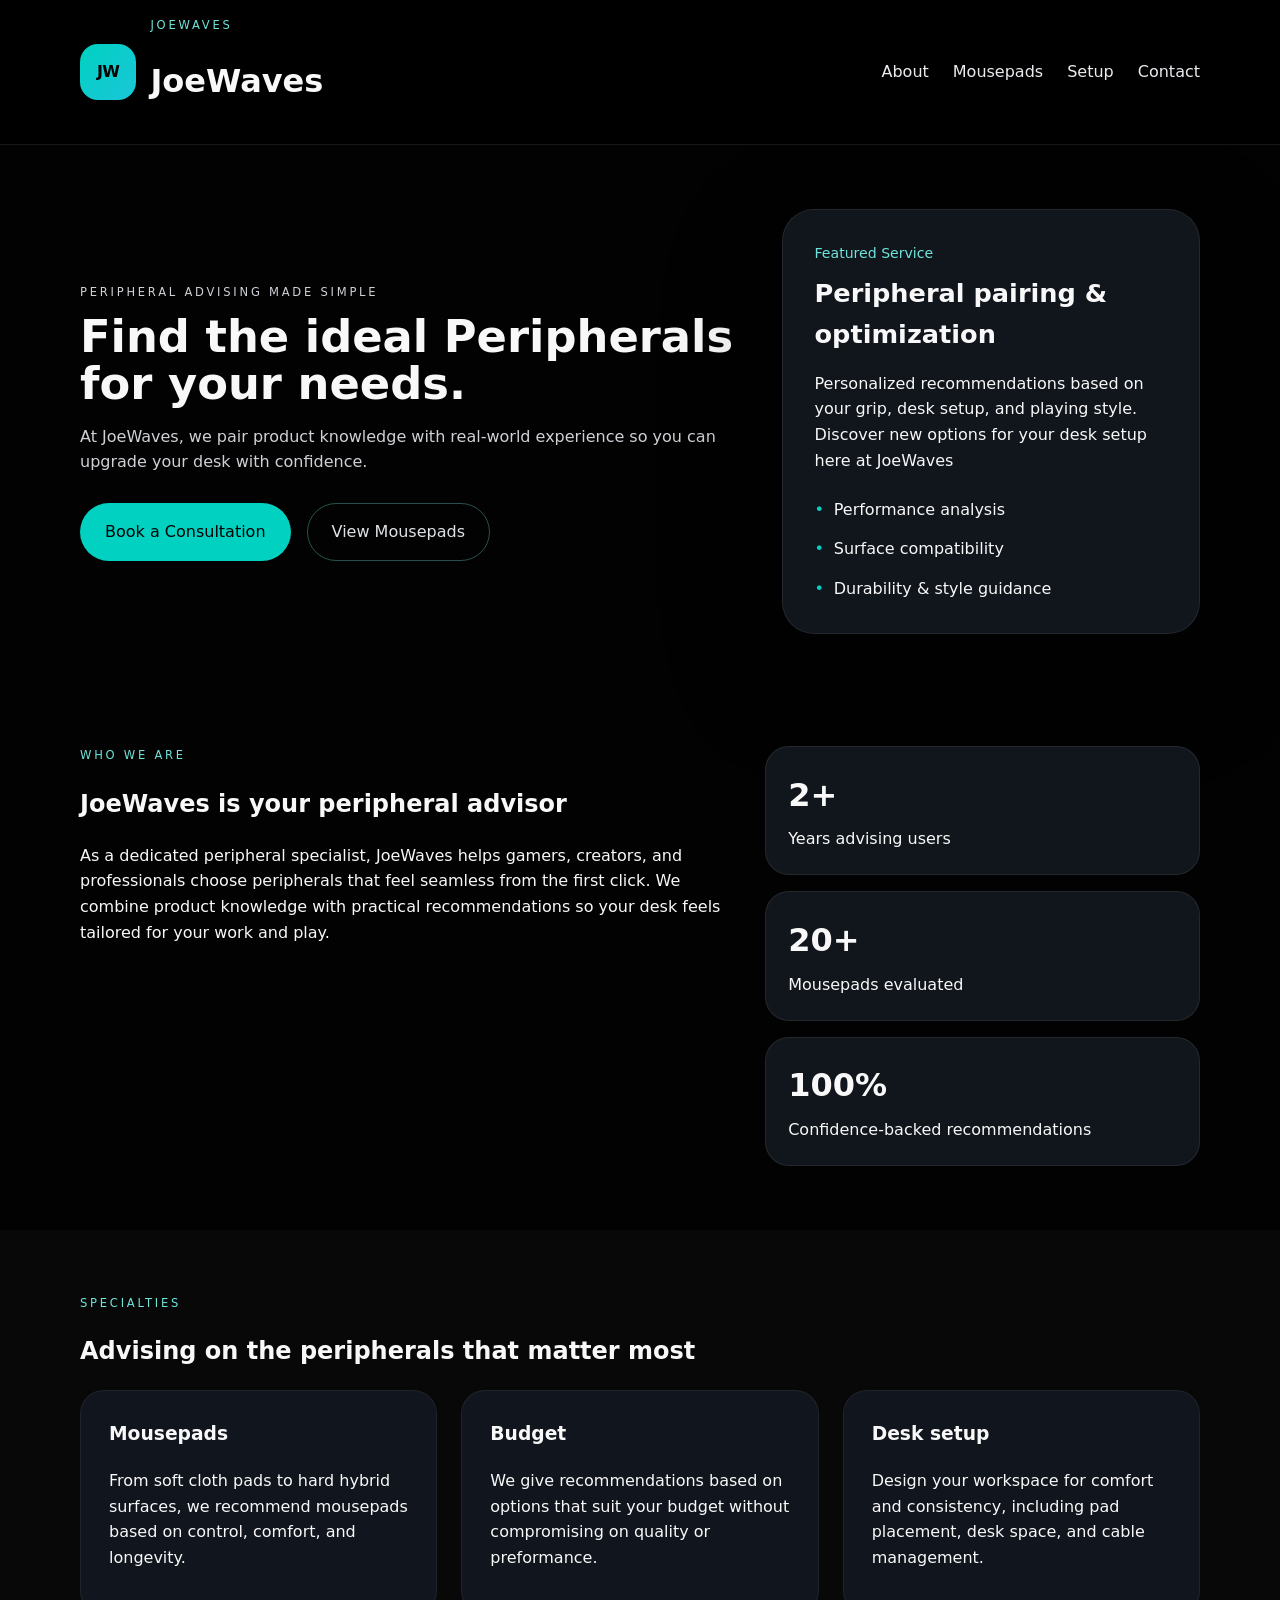
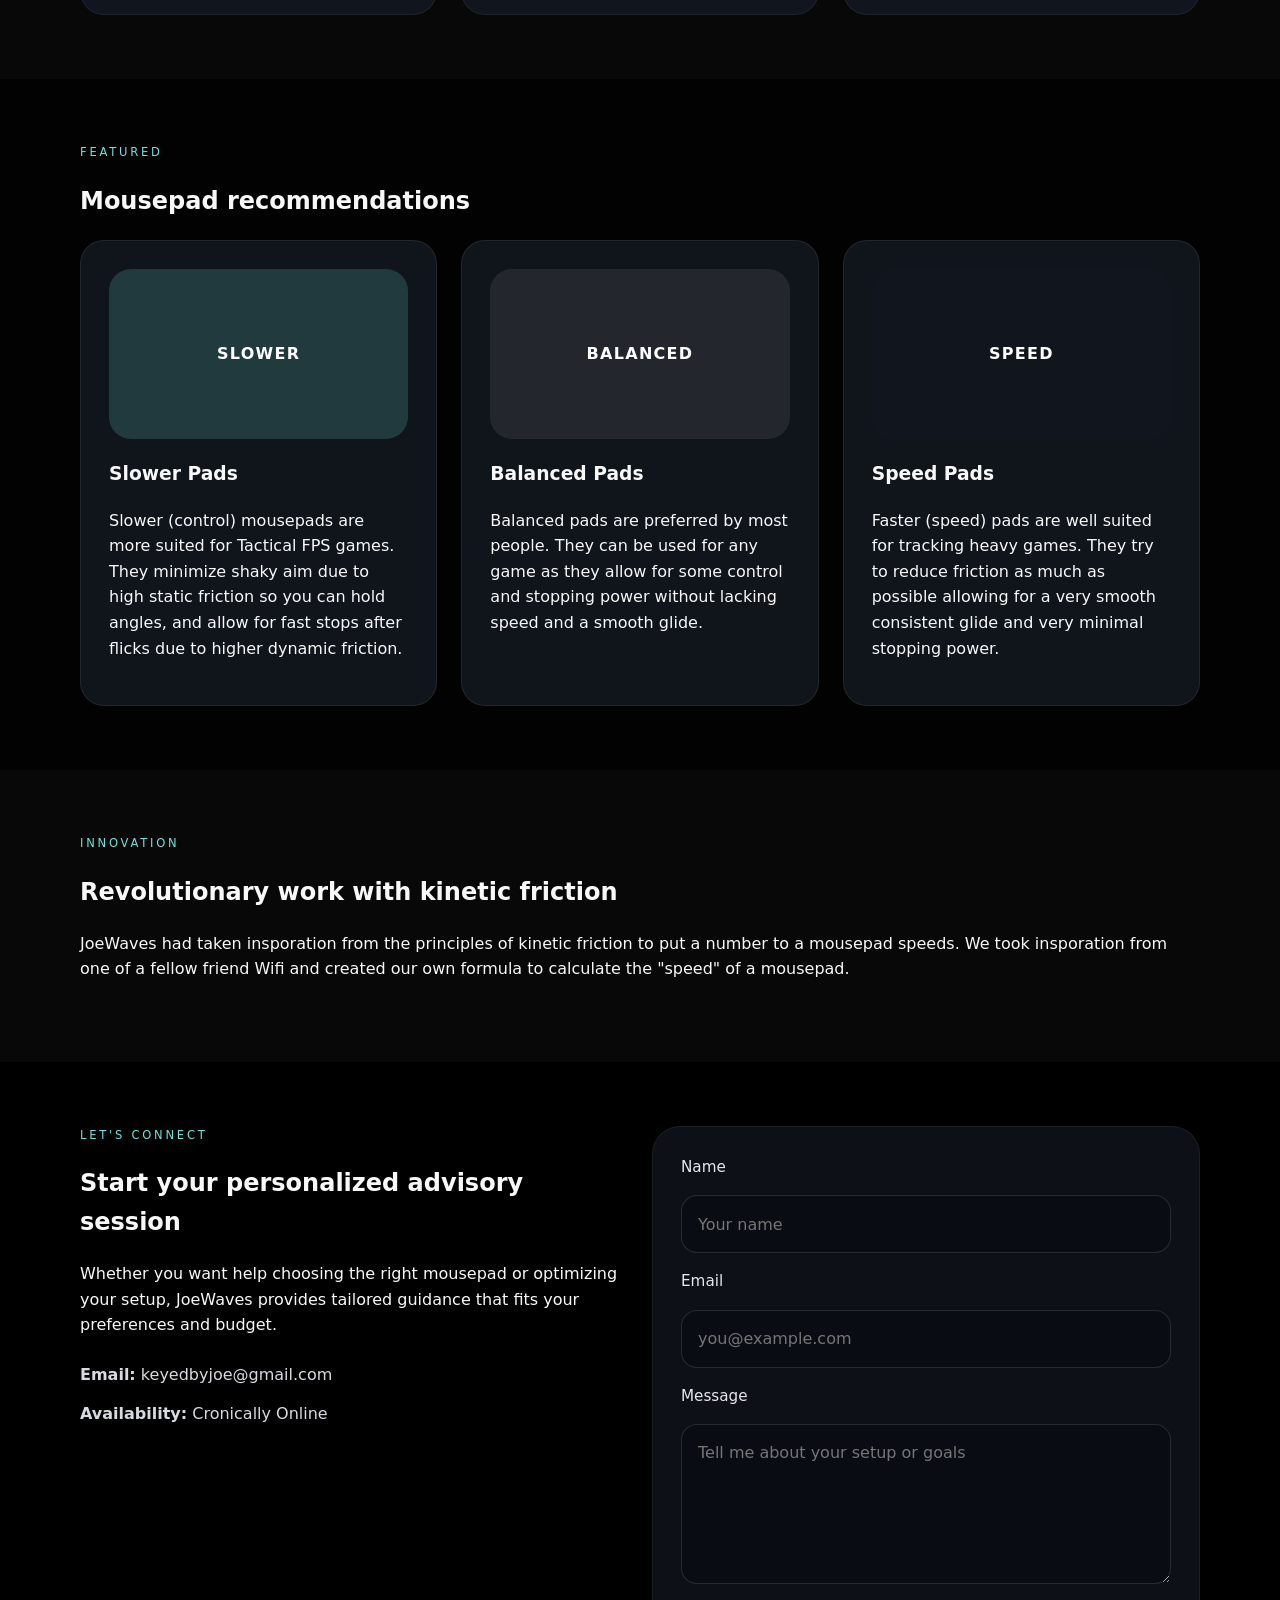
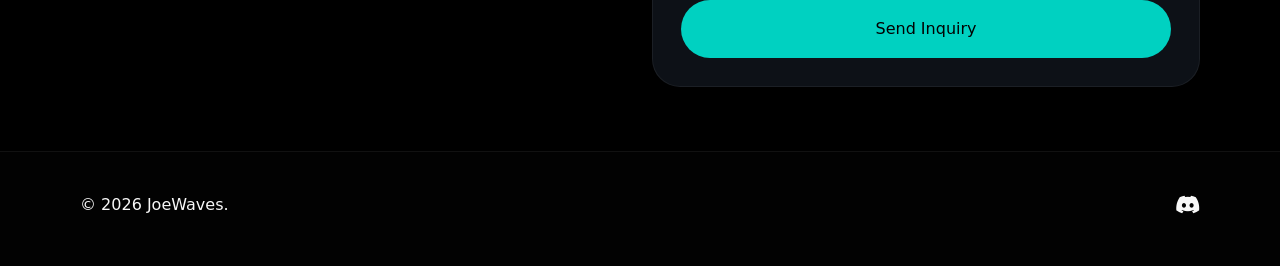
==== commit 4868f44a: "Update index.html" ====
--- a/index.html
+++ b/index.html
@@ -45,9 +45,9 @@
         <div class="hero-card">
           <div class="card-top">
             <span>Featured Service</span>
-            <h3>Mousepad pairing & optimization</h3>
+            <h3>Peripheral pairing & optimization</h3>
           </div>
-          <p>Personalized recommendations based on your grip, desk setup, and playing style. Discover ergonomic, cloth, and hard-surface mousepads picked for peak performance.</p>
+          <p>Personalized recommendations based on your grip, desk setup, and playing style. Discover new options for your desk setup here at JoeWaves</p>
           <ul class="info-list">
             <li>Performance analysis</li>
             <li>Surface compatibility</li>
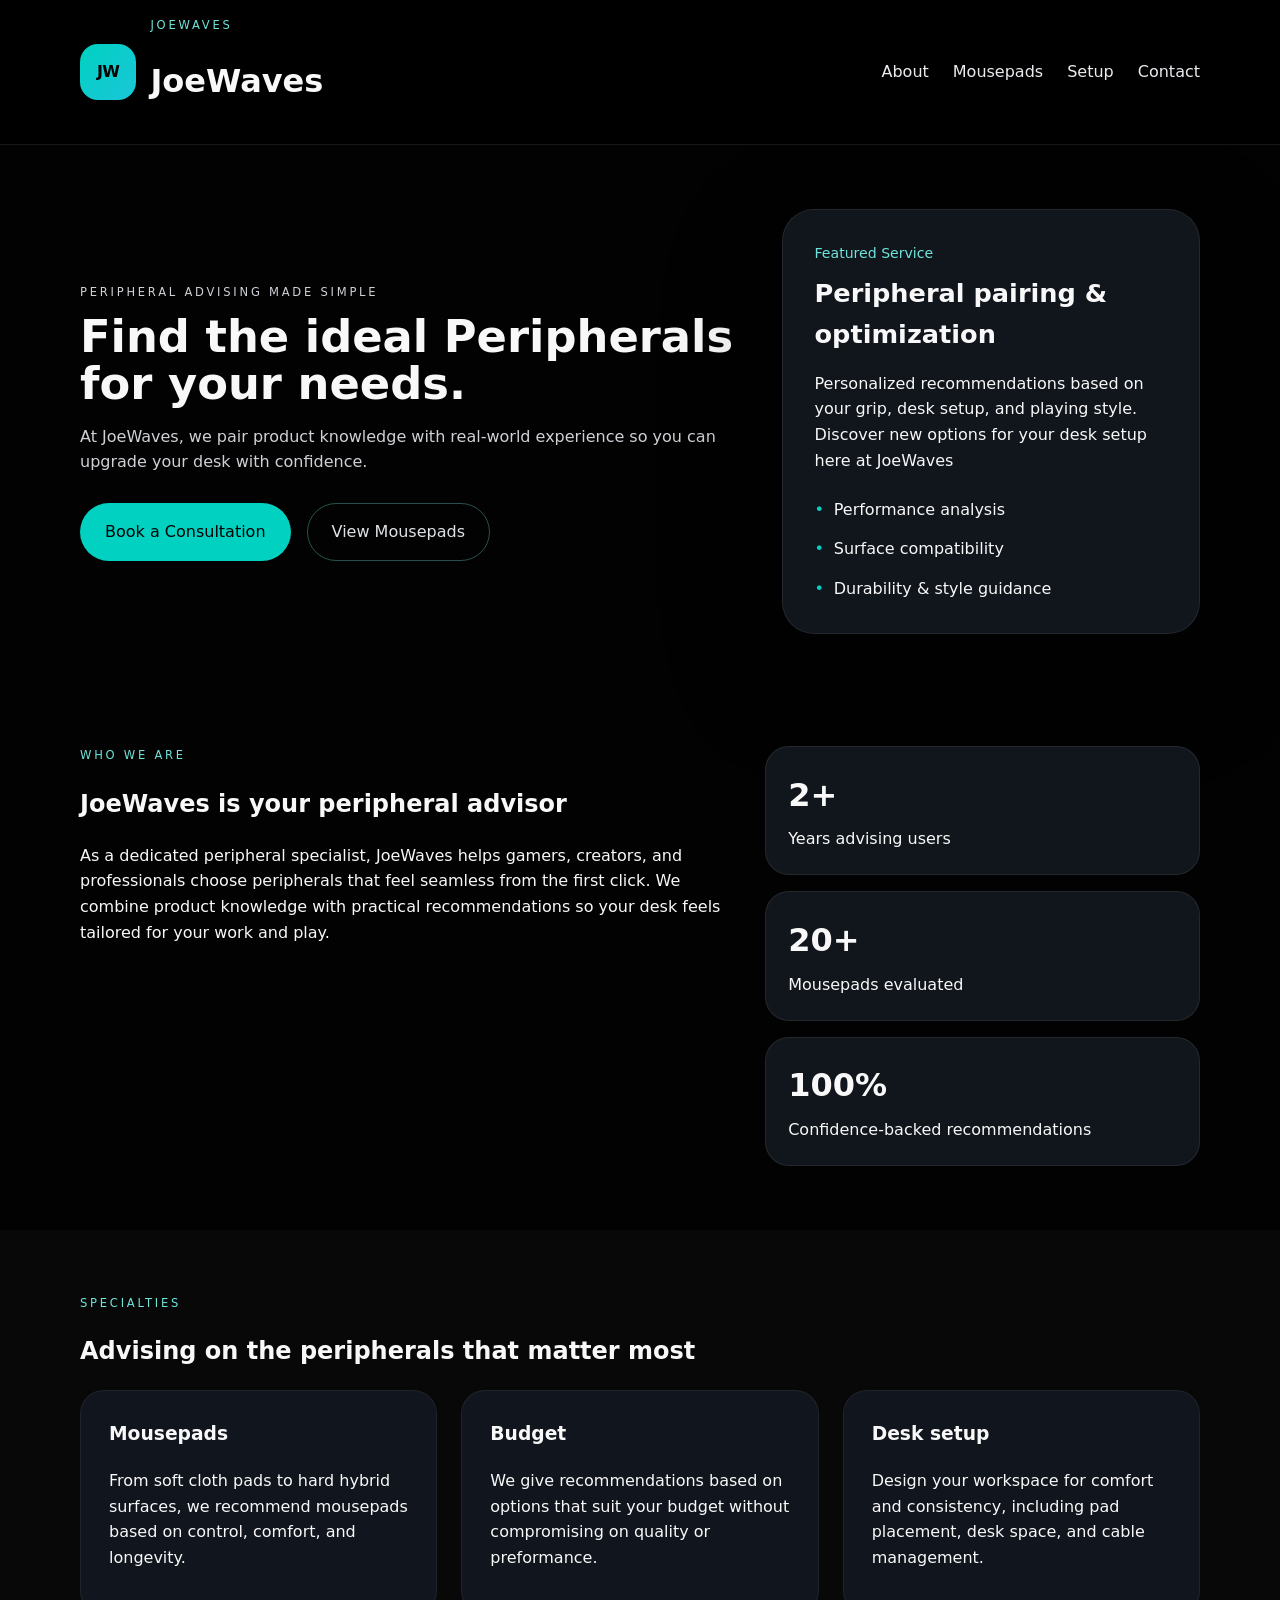
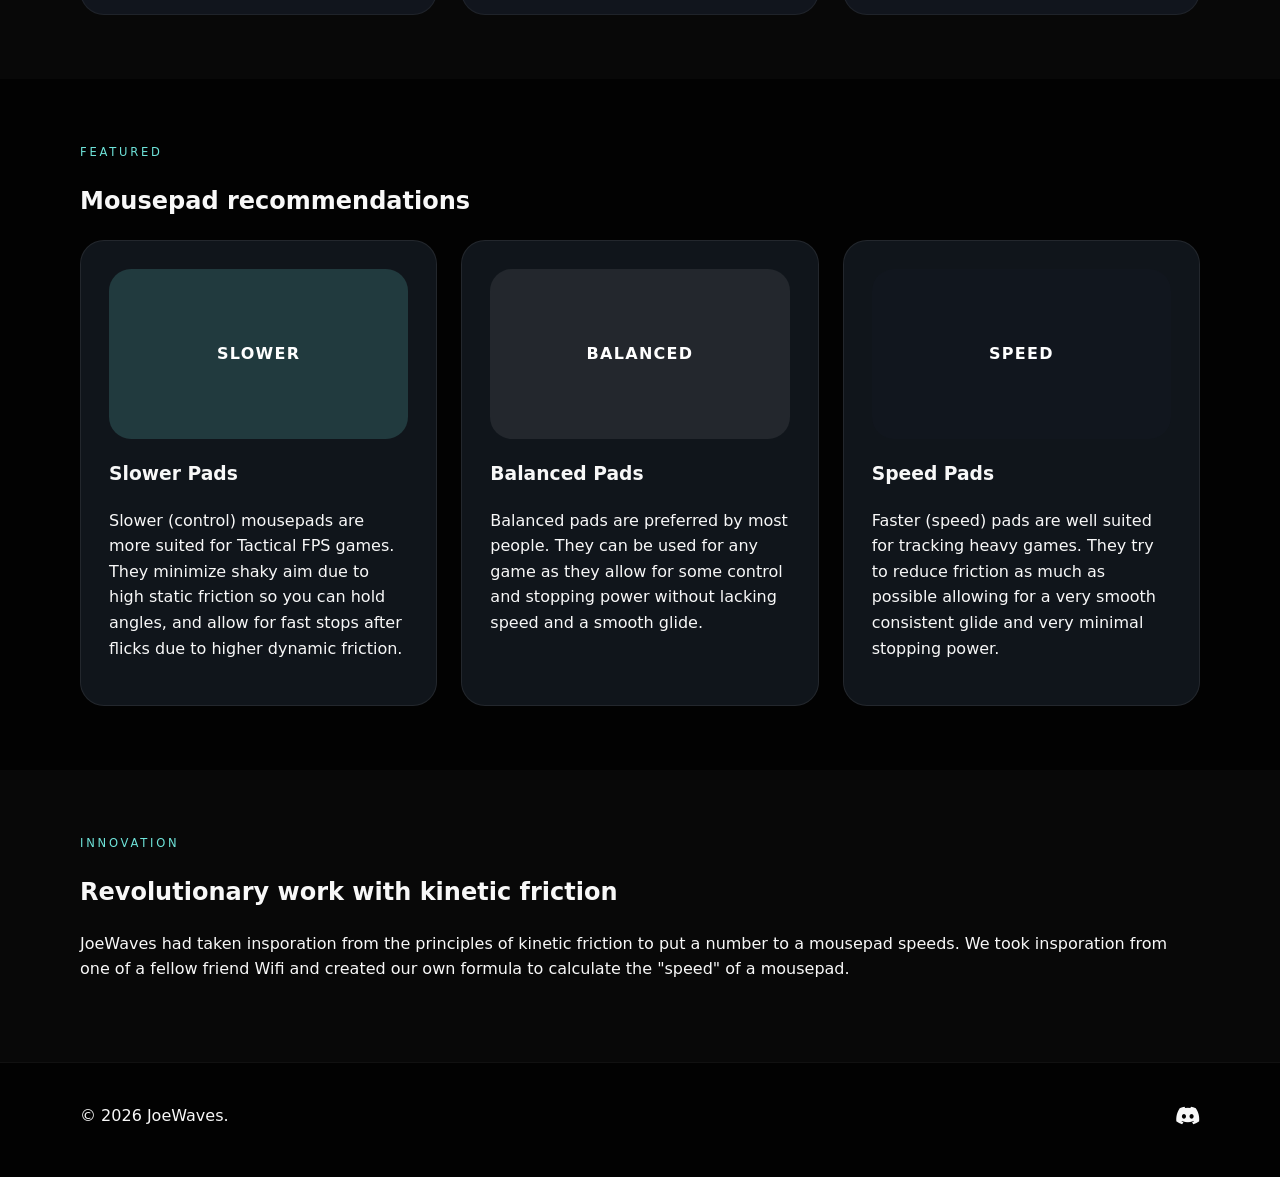
==== commit 2dc3f477: "Update index.html" ====
--- a/index.html
+++ b/index.html
@@ -138,28 +138,6 @@
       </div>
     </section>
 
-    <section class="section section-light contact-section" id="contact">
-      <div class="container contact-grid">
-        <div>
-          <p class="eyebrow">Let's connect</p>
-          <h2>Start your personalized advisory session</h2>
-          <p>Whether you want help choosing the right mousepad or optimizing your setup, JoeWaves provides tailored guidance that fits your preferences and budget.</p>
-          <ul class="contact-details">
-            <li><strong>Email:</strong> keyedbyjoe@gmail.com</li>
-            <li><strong>Availability:</strong> Cronically Online</li>
-          </ul>
-        </div>
-        <form class="contact-form" action="mailto:keyedbyjoe@gmail.com" method="GET" enctype="text/plain">
-          <label for="name">Name</label>
-          <input type="text" id="name" name="name" placeholder="Your name" required />
-          <label for="email">Email</label>
-          <input type="email" id="email" name="email" placeholder="you@example.com" required />
-          <label for="message">Message</label>
-          <textarea id="message" name="message" rows="5" placeholder="Tell me about your setup or goals" required></textarea>
-          <button type="submit" class="button button-primary">Send Inquiry</button>
-        </form>
-      </div>
-    </section>
   </main>
 
   <footer class="site-footer">
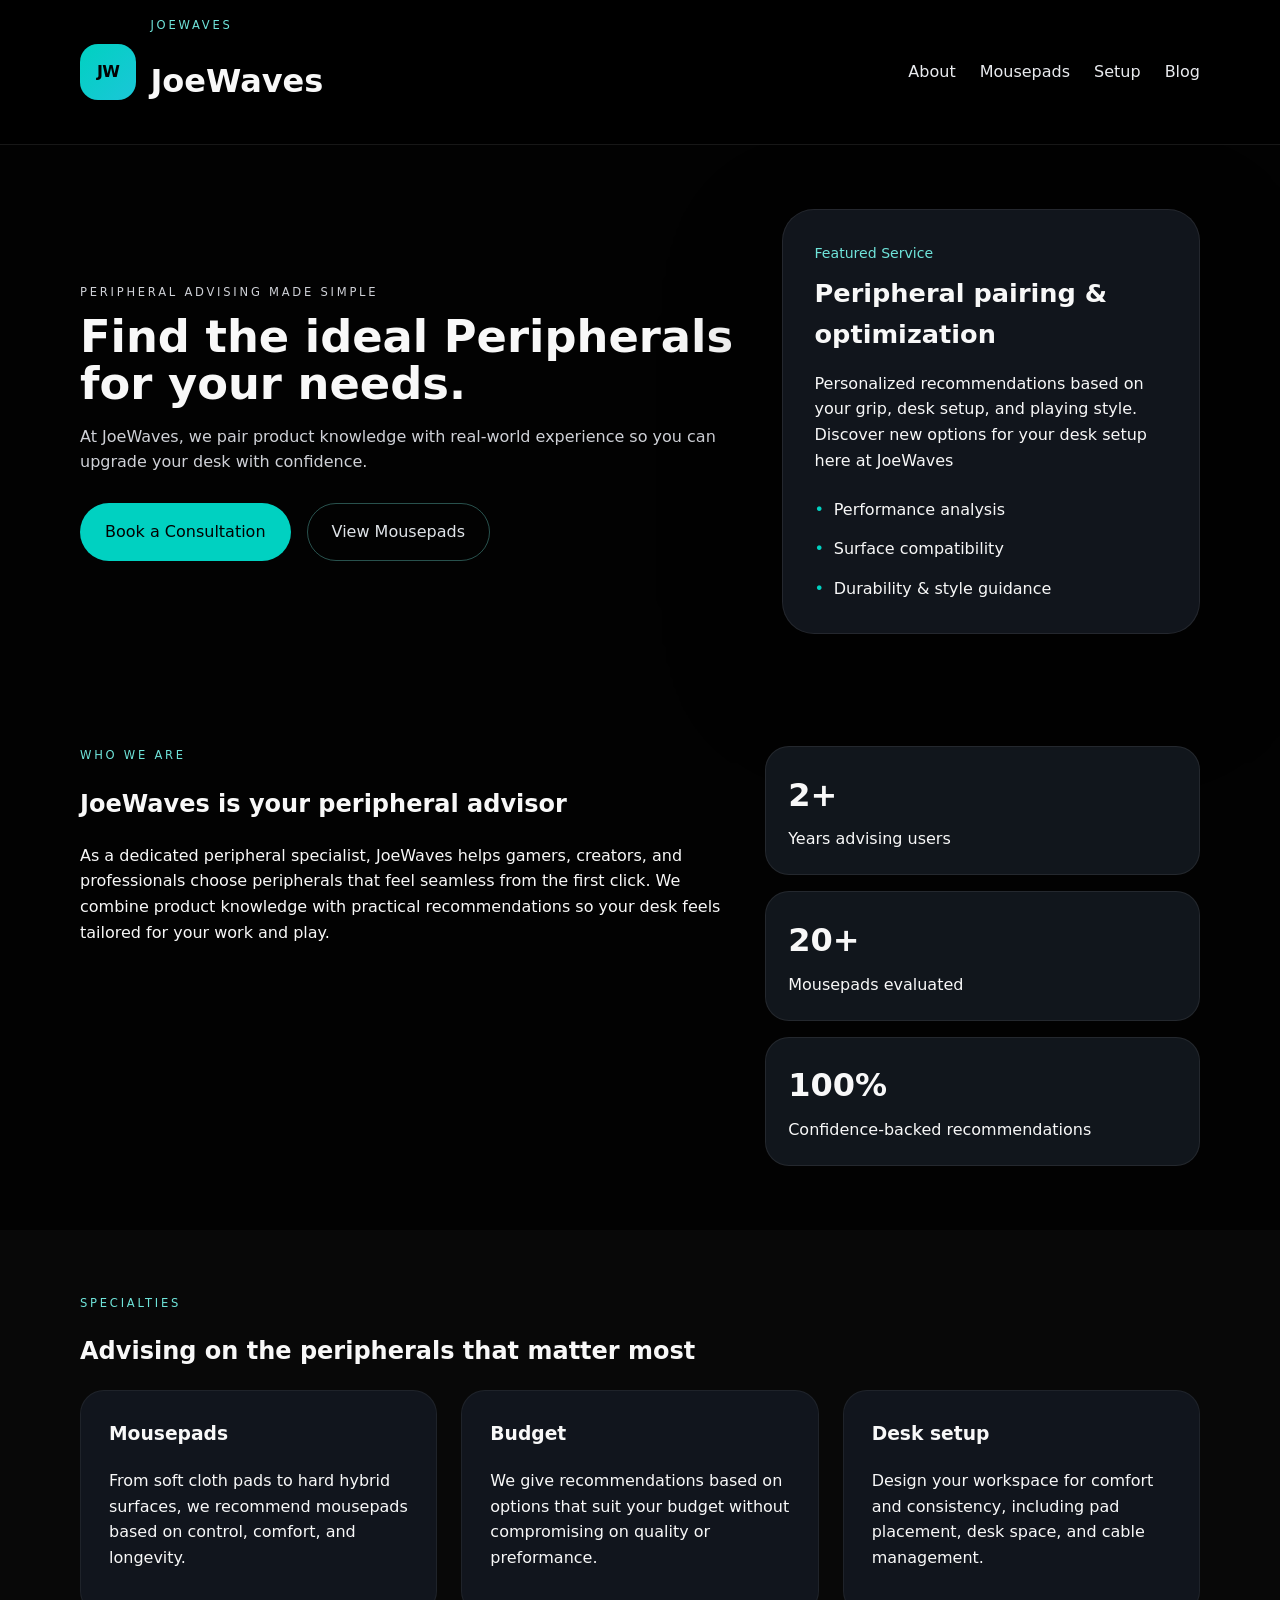
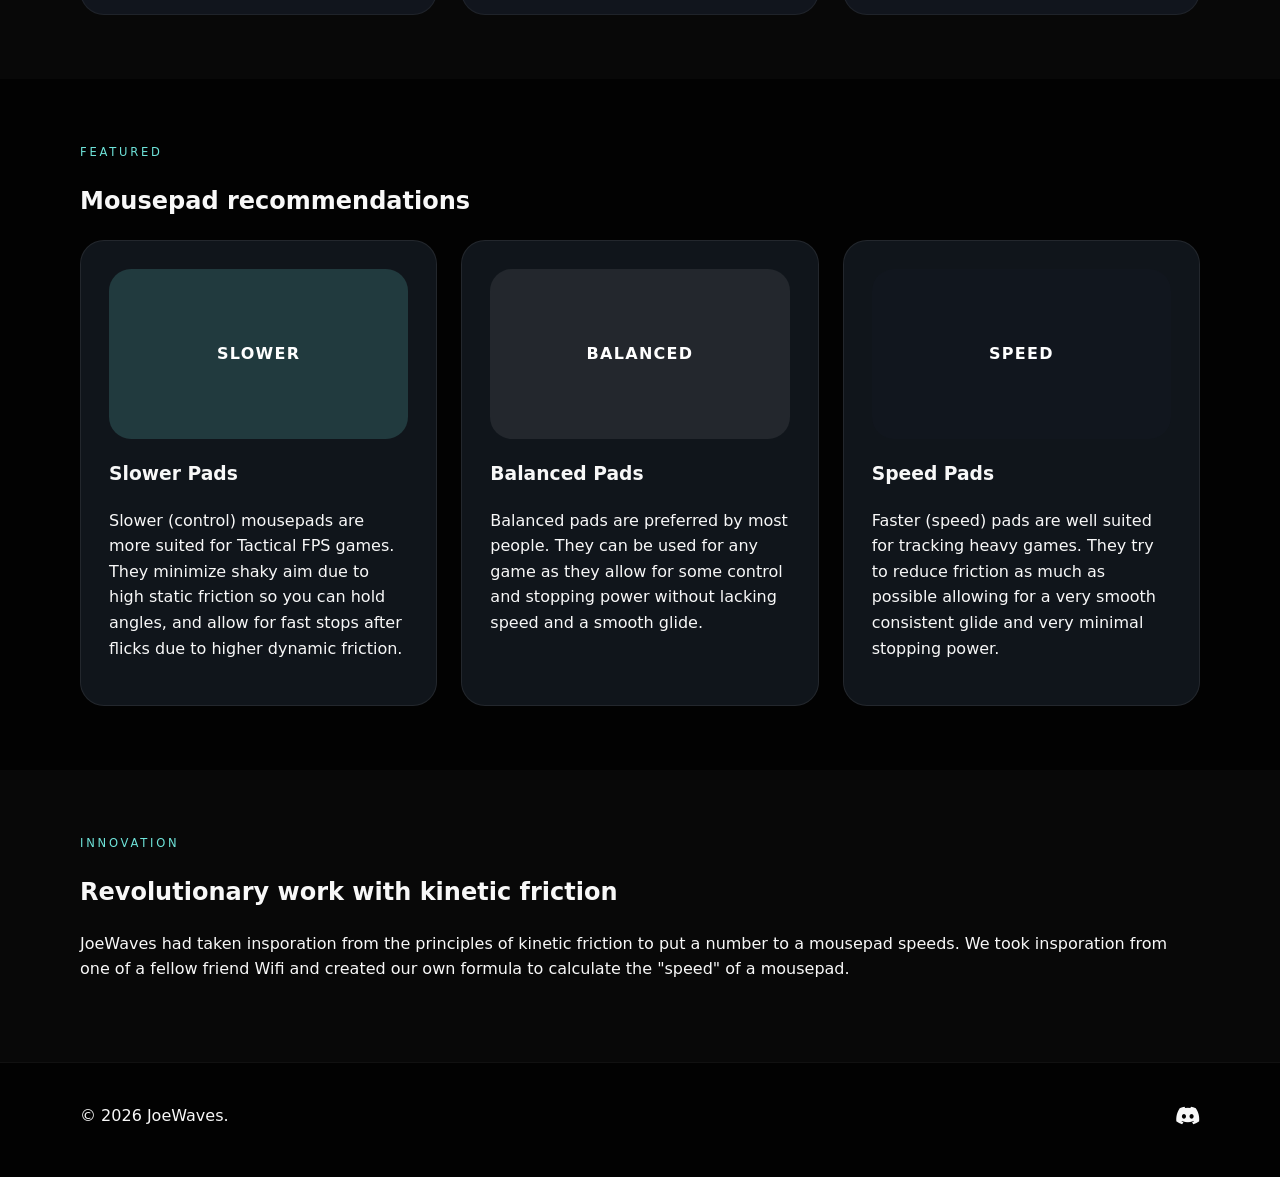
==== commit 03811b09: "Update index.html" ====
--- a/index.html
+++ b/index.html
@@ -25,7 +25,7 @@
         <a href="#about">About</a>
         <a href="#mousepads">Mousepads</a>
         <a href="setup.html">Setup</a>
-        <a href="#contact">Contact</a>
+        <a href="https://blog.joewaves.com">Blog</a>
       </nav>
     </div>
   </header>
